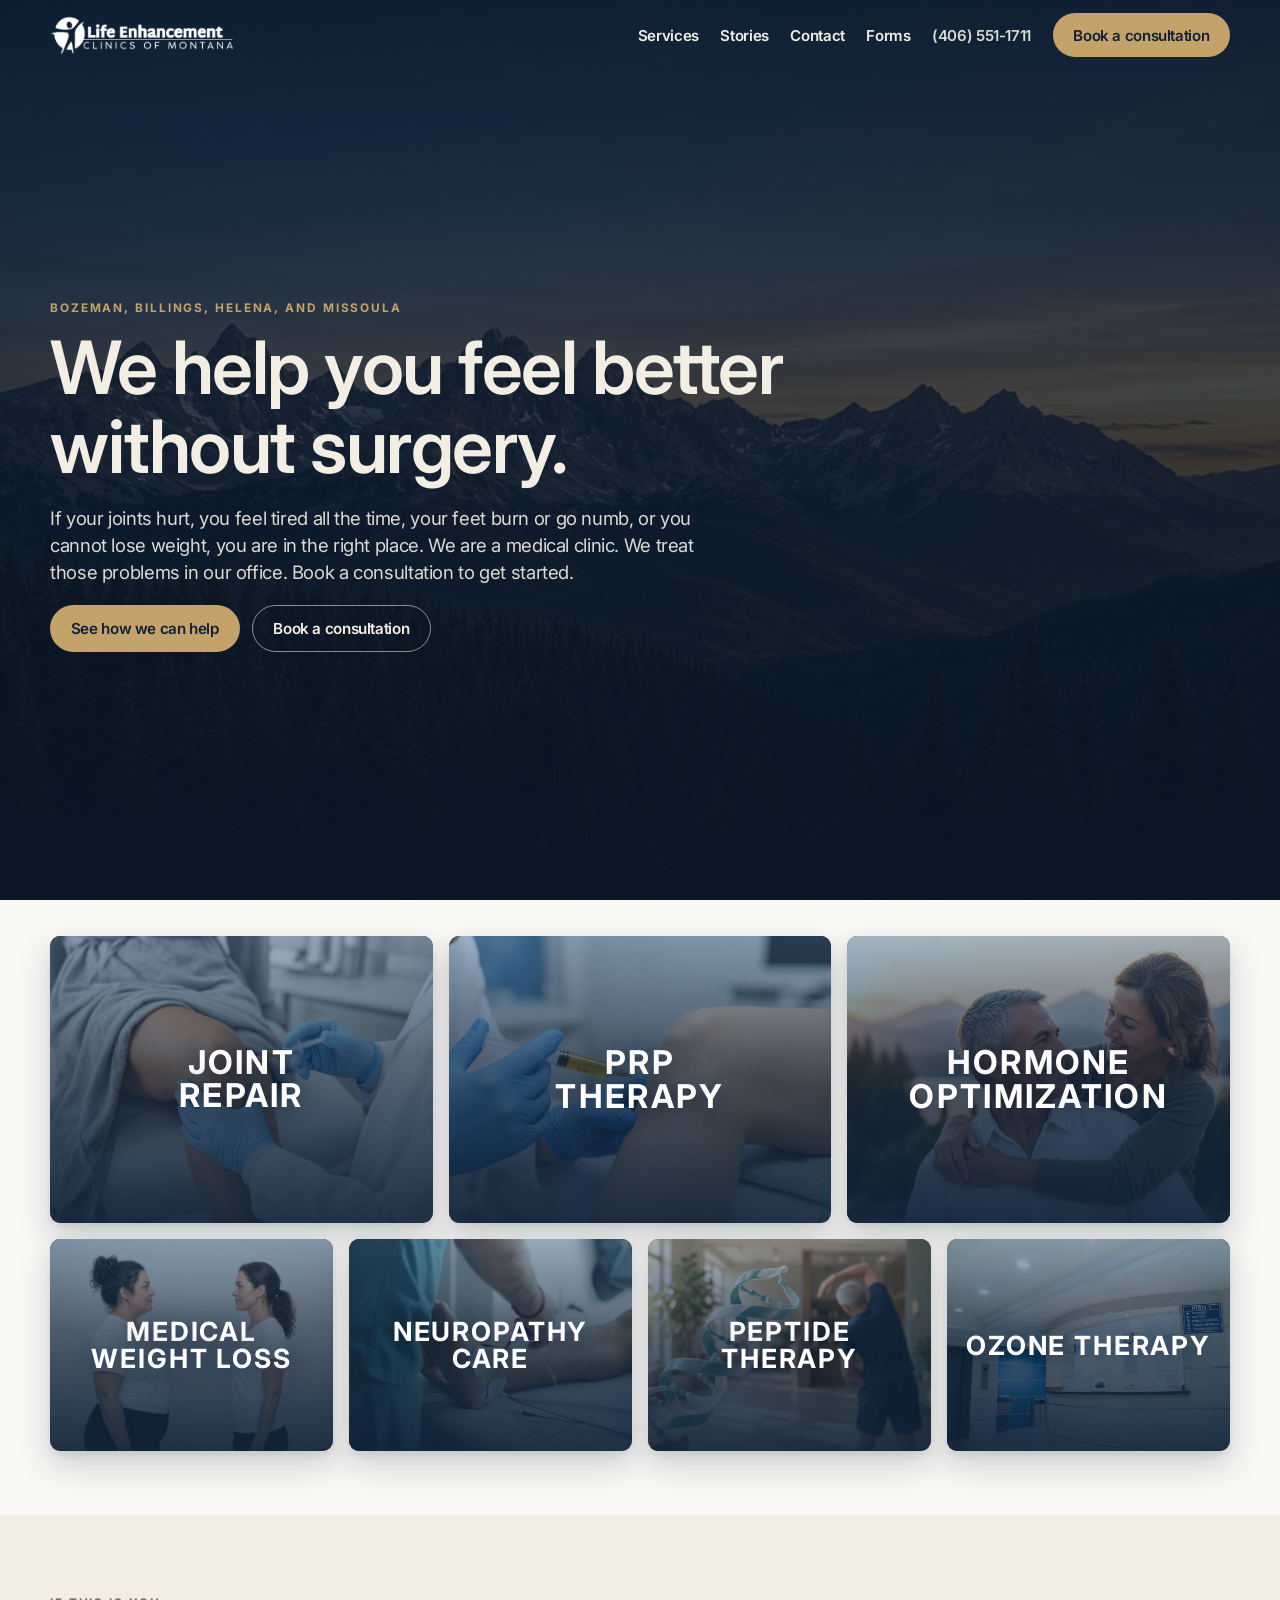
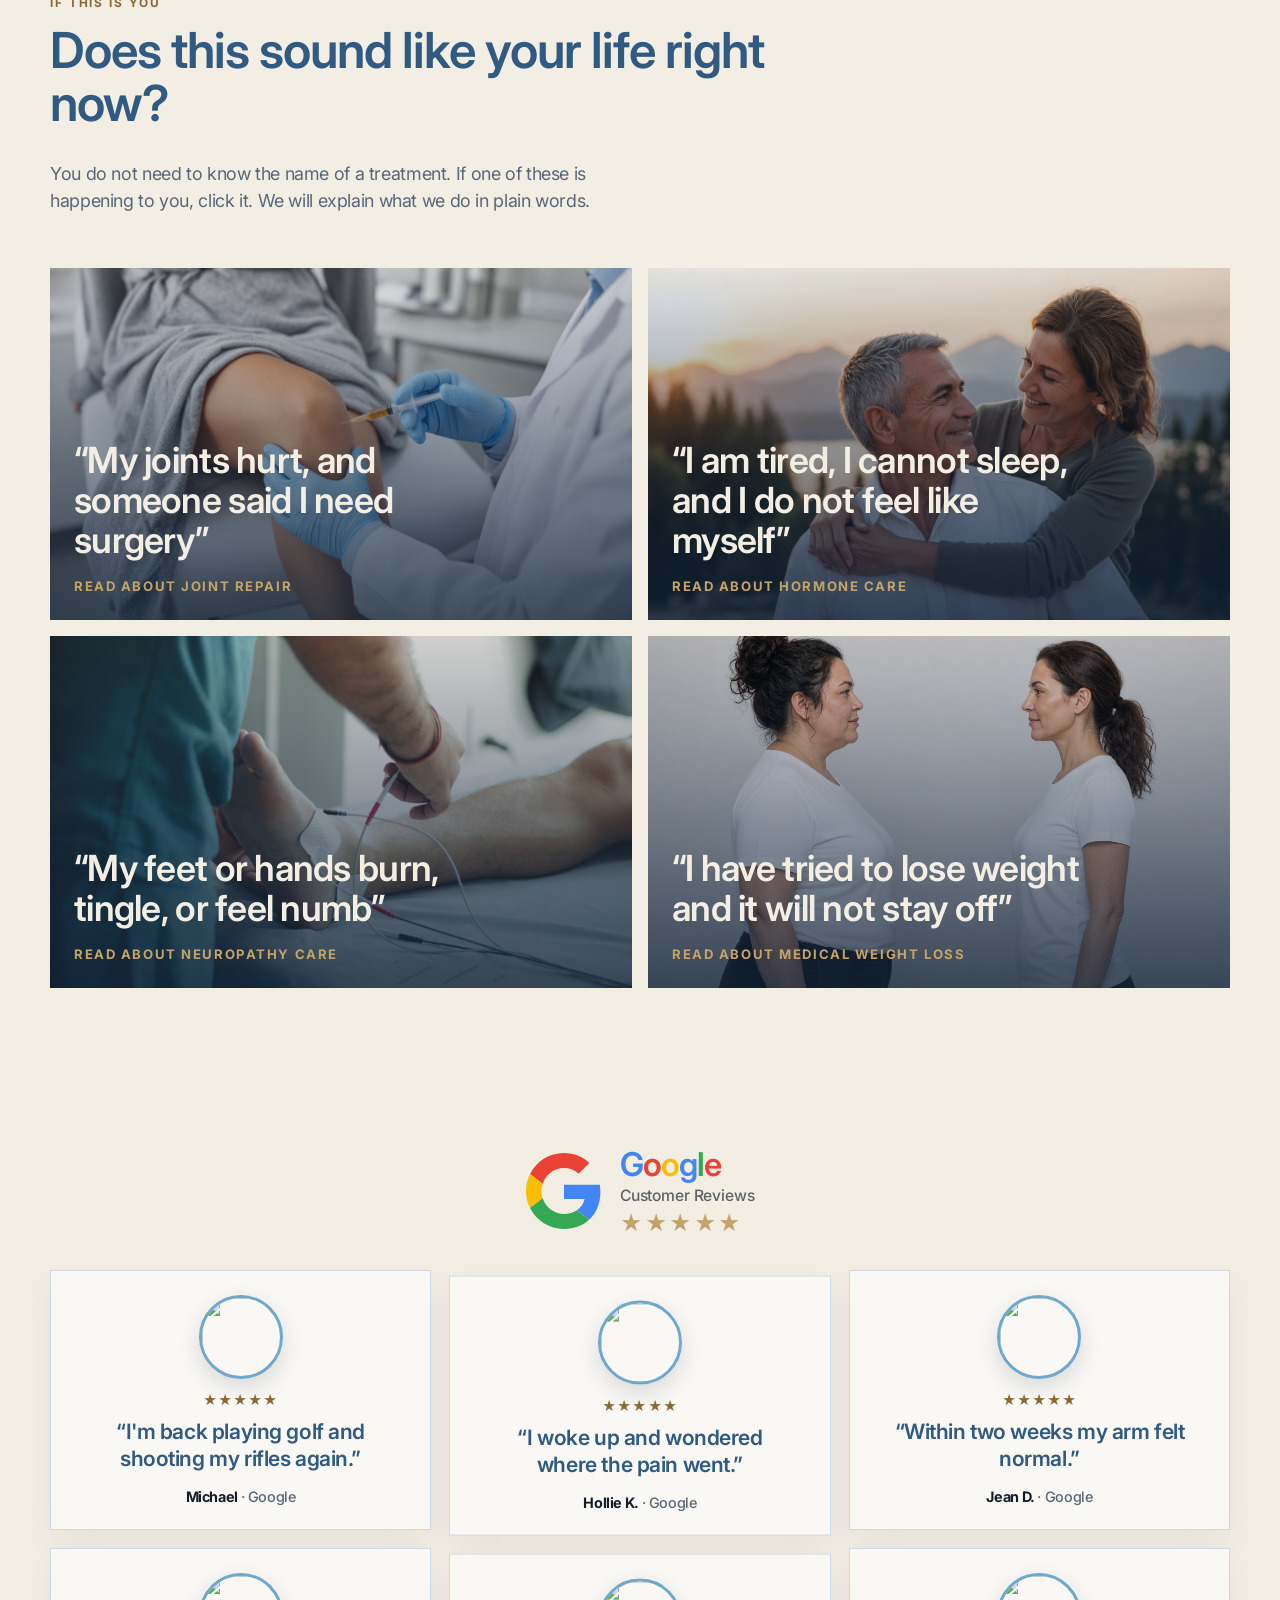
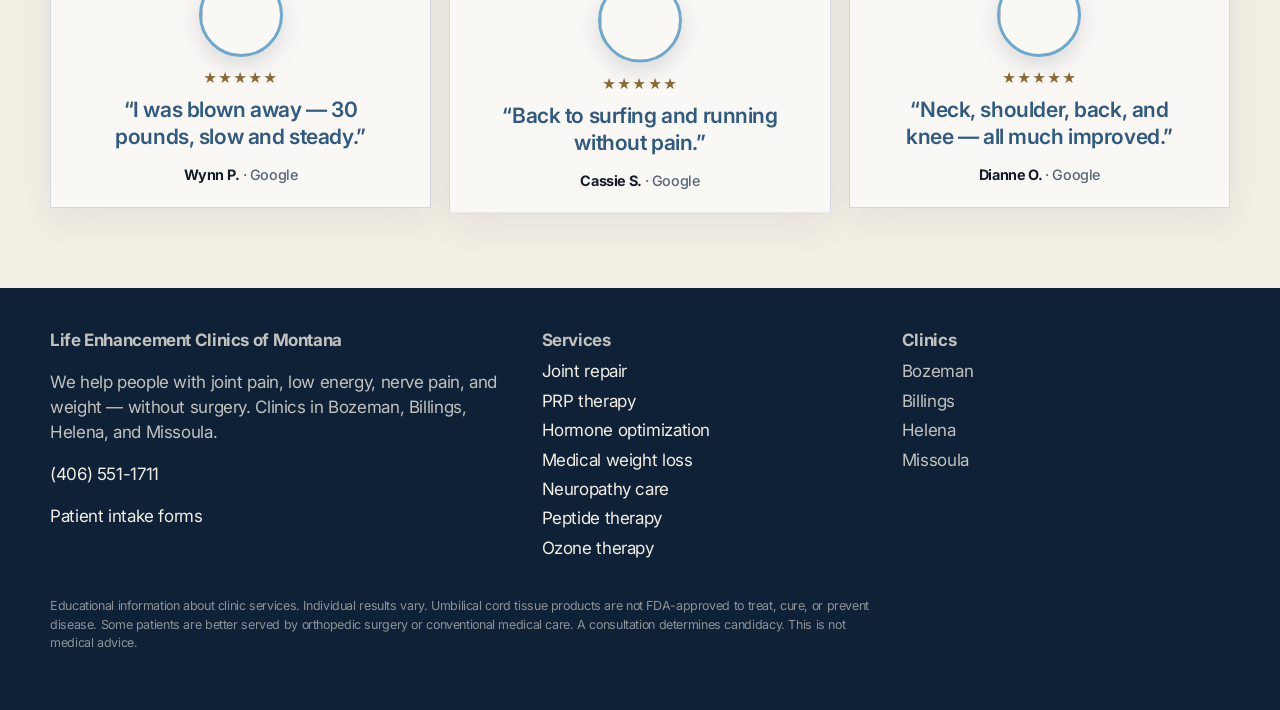
==== index.html @ 56b33d9e "Publish Life Enhancement Clinics marketing site" ====
<!DOCTYPE html>
<html lang="en">
<head>
  <meta charset="utf-8">
  <meta name="viewport" content="width=device-width, initial-scale=1">
  <title>Life Enhancement Clinics of Montana</title>
  <meta name="description" content="We help you feel better without surgery. Joint pain, tiredness, nerve pain, and weight. Clinics in Bozeman, Billings, Helena, and Missoula.">
  <link rel="preconnect" href="https://fonts.googleapis.com">
  <link rel="preconnect" href="https://fonts.gstatic.com" crossorigin>
  <link href="https://fonts.googleapis.com/css2?family=Inter:opsz,wght@14..32,400;14..32,500;14..32,600;14..32,700&display=swap" rel="stylesheet">
  <link rel="stylesheet" href="styles.css?v=6">
</head>
<body>


<header class="site-header">
  <div class="wrap nav">
    <a class="brand" href="/">
      <img class="brand-logo" src="assets/lecm-logo.png?v=3" alt="Life Enhancement Clinics of Montana" width="875" height="186" decoding="async">
    </a>
    <button class="menu-toggle" type="button" aria-expanded="false">Menu</button>
    <ul class="nav-links">
      <li><a href="#services">Services</a></li><li><a href="#stories">Stories</a></li><li><a href="contact.html">Contact</a></li><li><a href="online-forms.html">Forms</a></li>
      <li><a class="nav-phone" href="tel:+14065511711">(406) 551-1711</a></li>
      <li><a class="button solid" href="contact.html">Book a consultation</a></li>
    </ul>
  </div>
</header>

<section class="hero">
  <div class="hero-media">
    <video autoplay muted loop playsinline preload="auto" poster="assets/montana-peaks.jpg" src="assets/hero.mp4"></video>
    <img src="assets/montana-peaks.jpg" alt="Montana peaks at first light">
  </div>
  <div class="hero-scrim"></div>
  <div class="hero-copy">
    <p class="eyebrow">Bozeman, Billings, Helena, and Missoula</p>
    <h1>We help you feel better without surgery.</h1>
    <p class="lede">If your joints hurt, you feel tired all the time, your feet burn or go numb, or you cannot lose weight, you are in the right place. We are a medical clinic. We treat those problems in our office. Book a consultation to get started.</p>
    <div class="actions">
      <a class="button solid" href="#services">See how we can help</a>
      <a class="button ghost" href="contact.html">Book a consultation</a>
    </div>
  </div>
</section>

<section class="services-kick" id="services">
  <div class="wrap">
    <div class="service-grid">
      
<a class="service-card" href="services/joint-repair.html">
  <img src="assets/svc-joint.jpg?v=1" alt="">
  <div class="veil"></div>
  <div class="copy">
    <h3>Joint<br>Repair</h3>
  </div>
</a>
<a class="service-card" href="services/prp.html">
  <img src="assets/svc-prp.jpg?v=1" alt="">
  <div class="veil"></div>
  <div class="copy">
    <h3>PRP<br>Therapy</h3>
  </div>
</a>
<a class="service-card" href="services/hormones.html">
  <img src="assets/svc-hormones.jpg?v=1" alt="">
  <div class="veil"></div>
  <div class="copy">
    <h3>Hormone optimization</h3>
  </div>
</a>
<a class="service-card" href="services/weight-loss.html">
  <img src="assets/svc-weight.jpg?v=2" alt="">
  <div class="veil"></div>
  <div class="copy">
    <h3>Medical weight loss</h3>
  </div>
</a>
<a class="service-card" href="services/neuropathy.html">
  <img src="assets/svc-neuropathy.jpg?v=1" alt="">
  <div class="veil"></div>
  <div class="copy">
    <h3>Neuropathy care</h3>
  </div>
</a>
<a class="service-card" href="services/peptides.html">
  <img src="assets/svc-peptides.jpg?v=3" alt="">
  <div class="veil"></div>
  <div class="copy">
    <h3>Peptide therapy</h3>
  </div>
</a>
<a class="service-card" href="services/ozone.html">
  <img src="assets/svc-ozone.jpg" alt="">
  <div class="veil"></div>
  <div class="copy">
    <h3>Ozone therapy</h3>
  </div>
</a>
    </div>
  </div>
</section>

<section>
  <div class="wrap">
    <div class="section-head">
      <div>
        <p class="eyebrow">If this is you</p>
        <h2>Does this sound like your life right now?</h2>
      </div>
      <p class="lede">You do not need to know the name of a treatment. If one of these is happening to you, click it. We will explain what we do in plain words.</p>
    </div>
    <div class="pain-grid">
      
<a class="pain-card" href="services/joint-repair.html">
  <img src="assets/svc-joint.jpg?v=1" alt="">
  <div class="veil"></div>
  <div class="copy">
    <h3>“My joints hurt, and someone said I need surgery”</h3>
    <span class="go">Read about joint repair</span>
  </div>
</a>
<a class="pain-card" href="services/hormones.html">
  <img src="assets/svc-hormones.jpg?v=1" alt="">
  <div class="veil"></div>
  <div class="copy">
    <h3>“I am tired, I cannot sleep, and I do not feel like myself”</h3>
    <span class="go">Read about hormone care</span>
  </div>
</a>
<a class="pain-card" href="services/neuropathy.html">
  <img src="assets/svc-neuropathy.jpg?v=1" alt="">
  <div class="veil"></div>
  <div class="copy">
    <h3>“My feet or hands burn, tingle, or feel numb”</h3>
    <span class="go">Read about neuropathy care</span>
  </div>
</a>
<a class="pain-card" href="services/weight-loss.html">
  <img src="assets/svc-weight.jpg?v=2" alt="">
  <div class="veil"></div>
  <div class="copy">
    <h3>“I have tried to lose weight and it will not stay off”</h3>
    <span class="go">Read about medical weight loss</span>
  </div>
</a>
    </div>
  </div>
</section>

<section id="stories">
  <div class="wrap">
    <div class="review-brand">
      
<div class="google-reviews-badge" role="img" aria-label="Google Customer Reviews">
  <svg class="google-reviews-badge__mark" viewBox="0 0 48 48" xmlns="http://www.w3.org/2000/svg" aria-hidden="true">
    <path fill="#EA4335" d="M24 9.5c3.54 0 6.71 1.22 9.21 3.6l6.85-6.85C35.9 2.38 30.47 0 24 0 14.62 0 6.51 5.38 2.56 13.22l7.98 6.19C12.43 13.72 17.74 9.5 24 9.5z"/>
    <path fill="#4285F4" d="M46.98 24.55c0-1.57-.15-3.09-.38-4.55H24v9.02h12.94c-.58 2.96-2.26 5.48-4.78 7.18l7.73 6c4.51-4.18 7.09-10.36 7.09-17.65z"/>
    <path fill="#FBBC05" d="M10.53 28.59c-.48-1.45-.76-2.99-.76-4.59s.27-3.14.76-4.59l-7.98-6.19C.92 16.46 0 20.12 0 24c0 3.88.92 7.54 2.56 10.78l7.97-6.19z"/>
    <path fill="#34A853" d="M24 48c6.48 0 11.93-2.13 15.89-5.81l-7.73-6c-2.15 1.45-4.92 2.3-8.16 2.3-6.26 0-11.57-4.22-13.47-9.91l-7.98 6.19C6.51 42.62 14.62 48 24 48z"/>
  </svg>
  <div class="google-reviews-badge__text">
    <p class="google-reviews-badge__wordmark"><span class="g-blue">G</span><span class="g-red">o</span><span class="g-yellow">o</span><span class="g-blue">g</span><span class="g-green">l</span><span class="g-red">e</span></p>
    <p class="google-reviews-badge__label">Customer Reviews</p>
    <p class="google-reviews-badge__stars" aria-hidden="true">★★★★★</p>
  </div>
</div>
    </div>
    <div class="review-spotlight-grid">
      
<article class="review-spotlight">
  <img class="review-face" src="assets/reviews/michael.jpg" alt="">
  <div class="stars stars-lg" aria-label="Five star Google review">★★★★★</div>
  <p class="review-hit">“I'm back playing golf and shooting my rifles again.”</p>
  <p class="review-who">Michael <span>· Google</span></p>
</article>

<article class="review-spotlight">
  <img class="review-face" src="assets/reviews/hollie.jpg" alt="">
  <div class="stars stars-lg" aria-label="Five star Google review">★★★★★</div>
  <p class="review-hit">“I woke up and wondered where the pain went.”</p>
  <p class="review-who">Hollie K. <span>· Google</span></p>
</article>

<article class="review-spotlight">
  <img class="review-face" src="assets/reviews/jean.jpg" alt="">
  <div class="stars stars-lg" aria-label="Five star Google review">★★★★★</div>
  <p class="review-hit">“Within two weeks my arm felt normal.”</p>
  <p class="review-who">Jean D. <span>· Google</span></p>
</article>

<article class="review-spotlight">
  <img class="review-face" src="assets/reviews/wynn.jpg" alt="">
  <div class="stars stars-lg" aria-label="Five star Google review">★★★★★</div>
  <p class="review-hit">“I was blown away — 30 pounds, slow and steady.”</p>
  <p class="review-who">Wynn P. <span>· Google</span></p>
</article>

<article class="review-spotlight">
  <img class="review-face" src="assets/reviews/cassie.jpg" alt="">
  <div class="stars stars-lg" aria-label="Five star Google review">★★★★★</div>
  <p class="review-hit">“Back to surfing and running without pain.”</p>
  <p class="review-who">Cassie S. <span>· Google</span></p>
</article>

<article class="review-spotlight">
  <img class="review-face" src="assets/reviews/dianne.jpg" alt="">
  <div class="stars stars-lg" aria-label="Five star Google review">★★★★★</div>
  <p class="review-hit">“Neck, shoulder, back, and knee — all much improved.”</p>
  <p class="review-who">Dianne O. <span>· Google</span></p>
</article>
    </div>
  </div>
</section>



<footer class="site-footer">
  <div class="wrap footer-grid">
    <div>
      <strong>Life Enhancement Clinics of Montana</strong>
      <p>We help people with joint pain, low energy, nerve pain, and weight — without surgery. Clinics in Bozeman, Billings, Helena, and Missoula.</p>
      <p><a href="tel:+14065511711">(406) 551-1711</a></p>
      <p><a href="online-forms.html">Patient intake forms</a></p>
    </div>
    <div>
      <strong>Services</strong>
      <ul><li><a href="services/joint-repair.html">Joint repair</a></li><li><a href="services/prp.html">PRP therapy</a></li><li><a href="services/hormones.html">Hormone optimization</a></li><li><a href="services/weight-loss.html">Medical weight loss</a></li><li><a href="services/neuropathy.html">Neuropathy care</a></li><li><a href="services/peptides.html">Peptide therapy</a></li><li><a href="services/ozone.html">Ozone therapy</a></li></ul>
    </div>
    <div>
      <strong>Clinics</strong>
      <ul><li>Bozeman</li><li>Billings</li><li>Helena</li><li>Missoula</li></ul>
    </div>
  </div>
  <div class="wrap">
    <p class="legal">Educational information about clinic services. Individual results vary. Umbilical cord tissue products are not FDA-approved to treat, cure, or prevent disease. Some patients are better served by orthopedic surgery or conventional medical care. A consultation determines candidacy. This is not medical advice.</p>
  </div>
</footer>
<script src="site.js?v=2"></script>

</body>
</html>
---- styles.css ----
:root {
  --montana: #305a82;
  --montana-mid: #467498;
  --montana-deep: #0f2137;
  --montana-sky: #6ea8cc;
  --cream: #f3eee4;
  --cream-deep: #e7dfd0;
  --ink: #131c28;
  --gold: #c4a36a;
  --gold-deep: #8a6832;
  --muted: #596778;
  --line: #d0d9e3;
  --white: #faf8f5;
  --shadow: 0 22px 50px rgba(15, 33, 55, 0.18);
  --font-display: "SF Pro Display", "SF Pro Text", -apple-system, BlinkMacSystemFont, "Inter", "Helvetica Neue", Helvetica, Arial, sans-serif;
  --font-text: "SF Pro Text", "SF Pro Display", -apple-system, BlinkMacSystemFont, "Inter", "Helvetica Neue", Helvetica, Arial, sans-serif;
}

* {
  box-sizing: border-box;
}

html {
  scroll-behavior: smooth;
}

body {
  margin: 0;
  color: var(--ink);
  background: var(--cream);
  font-family: var(--font-text);
  font-size: 17px;
  letter-spacing: -0.022em;
  line-height: 1.47;
}

img,
video {
  max-width: 100%;
  display: block;
}

a {
  color: inherit;
}

h1,
h2,
h3,
.serif {
  font-family: var(--font-display);
  font-weight: 600;
  letter-spacing: -0.02em;
  line-height: 1.07;
}

.wrap {
  width: min(1180px, calc(100% - 2.5rem));
  margin: 0 auto;
}

.eyebrow {
  margin: 0 0 0.7rem;
  letter-spacing: 0.16em;
  text-transform: uppercase;
  font-size: 0.74rem;
  font-weight: 700;
  color: var(--gold-deep);
}

.lede {
  max-width: 38rem;
  font-size: 1.12rem;
  color: var(--muted);
}

.fine {
  color: var(--muted);
  font-size: 0.92rem;
}

/* --- Nav --- */

.site-header {
  position: fixed;
  inset: 0 0 auto;
  z-index: 40;
  color: var(--cream);
  transition: background 0.25s ease, box-shadow 0.25s ease, color 0.25s ease;
}

.site-header.is-scrolled {
  background: rgba(15, 33, 55, 0.94);
  box-shadow: 0 8px 28px rgba(0, 0, 0, 0.22);
  backdrop-filter: blur(12px);
}

.nav {
  display: flex;
  align-items: center;
  justify-content: space-between;
  gap: 1.25rem;
  min-height: 4.4rem;
}

.brand {
  display: flex;
  align-items: center;
  flex-shrink: 0;
  text-decoration: none;
  line-height: 1;
}

.brand-logo {
  display: block;
  height: 2.45rem;
  width: auto;
  max-width: min(17.5rem, 46vw);
}

.nav-links {
  display: flex;
  align-items: center;
  gap: 1.35rem;
  list-style: none;
  margin: 0;
  padding: 0;
}

.nav-links a {
  text-decoration: none;
  font-size: 0.94rem;
  font-weight: 600;
}

.nav-links a:hover {
  color: var(--gold);
}

.nav-phone {
  opacity: 0.9;
}

.menu-toggle {
  display: none;
  background: none;
  border: 1px solid rgba(243, 238, 228, 0.4);
  color: inherit;
  border-radius: 999px;
  padding: 0.45rem 0.8rem;
  font: 600 0.82rem/1 var(--font-text);
}

/* --- Buttons --- */

.actions {
  display: flex;
  flex-wrap: wrap;
  gap: 0.75rem;
}

.button {
  display: inline-flex;
  align-items: center;
  justify-content: center;
  border: 0;
  border-radius: 999px;
  padding: 0.92rem 1.3rem;
  font: 600 0.95rem/1 var(--font-text);
  text-decoration: none;
  cursor: pointer;
}

.button.solid {
  background: var(--gold);
  color: var(--montana-deep);
}

.button.light {
  background: var(--cream);
  color: var(--montana-deep);
}

.button.ghost {
  background: transparent;
  color: var(--cream);
  border: 1px solid rgba(243, 238, 228, 0.55);
}

.button.outline {
  background: transparent;
  color: var(--montana);
  border: 1px solid var(--line);
}

.button:hover {
  transform: translateY(-1px);
}

/* --- Hero --- */

.hero {
  position: relative;
  min-height: 100vh;
  display: grid;
  align-items: end;
  color: var(--cream);
  overflow: hidden;
  background: var(--montana-deep);
  padding: 0;
}

.hero:not(.page-hero) {
  align-items: center;
  padding-top: 2.25rem;
}

.hero-media {
  position: absolute;
  inset: 0;
}

.hero-media video,
.hero-media img {
  width: 100%;
  height: 100%;
  object-fit: cover;
}

.hero-media video {
  position: absolute;
  inset: 0;
}

.hero:has(video) .hero-media img {
  display: none;
}

.hero-scrim {
  position: absolute;
  inset: 0;
  background:
    linear-gradient(180deg, rgba(15, 33, 55, 0.62) 0%, rgba(15, 33, 55, 0.55) 42%, rgba(15, 33, 55, 0.88) 100%),
    rgba(10, 22, 38, 0.28);
}

.hero:has(video) .hero-scrim {
  background:
    linear-gradient(180deg, rgba(10, 22, 38, 0.7) 0%, rgba(10, 22, 38, 0.62) 38%, rgba(10, 22, 38, 0.92) 100%),
    rgba(15, 33, 55, 0.35);
}

.hero-copy {
  position: relative;
  z-index: 1;
  padding: 7.5rem 0 4rem;
  width: min(1180px, calc(100% - 2.5rem));
  margin: 0 auto;
}

.hero:not(.page-hero) .hero-copy {
  padding: 5rem 0 4rem;
}

.hero h1 {
  max-width: 16ch;
  margin: 0 0 1rem;
  font-size: clamp(2.6rem, 6vw, 4.6rem);
  color: var(--cream);
}

.hero .lede {
  max-width: 42rem;
  color: rgba(243, 238, 228, 0.9);
  font-size: 1.16rem;
}

.hero .eyebrow {
  color: var(--gold);
}

.hero-note {
  margin: 1rem 0 0;
  font-size: 0.88rem;
  color: rgba(243, 238, 228, 0.62);
}

.page-hero {
  min-height: 72vh;
}

.page-hero h1 {
  max-width: 22ch;
  font-size: clamp(2.4rem, 5.4vw, 4.1rem);
}

/* --- Proof --- */

.proof {
  background: var(--montana);
  color: var(--cream);
  padding: 1.15rem 0;
}

.proof-row {
  display: grid;
  grid-template-columns: repeat(4, 1fr);
  gap: 1rem;
}

.proof-item strong {
  display: block;
  font-family: var(--font-display);
  font-size: 1.2rem;
  font-weight: 600;
  letter-spacing: -0.02em;
}

.proof-item span {
  font-size: 0.86rem;
  color: rgba(243, 238, 228, 0.72);
}

/* --- Sections --- */

section {
  padding: 5rem 0;
}

.section-head {
  display: grid;
  gap: 0.85rem;
  margin-bottom: 2.25rem;
  max-width: 46rem;
}

.section-head h2,
.dark h2,
.cta-band h2 {
  margin: 0;
  font-size: clamp(2rem, 4vw, 3.1rem);
  color: var(--montana);
}

.dark {
  background: var(--montana-deep);
  color: var(--cream);
}

.services-kick {
  background: var(--white);
  color: var(--ink);
  padding-top: 2.25rem;
  padding-bottom: 4rem;
}

.dark h2,
.cta-band h2 {
  color: var(--cream);
}

.dark .eyebrow,
.cta-band .eyebrow {
  color: var(--gold);
}

.dark .lede,
.cta-band .lede {
  color: rgba(243, 238, 228, 0.78);
}

/* --- Pain doors --- */

.pain-grid {
  display: grid;
  grid-template-columns: repeat(2, 1fr);
  gap: 1rem;
}

.pain-card {
  position: relative;
  min-height: 22rem;
  overflow: hidden;
  text-decoration: none;
  color: var(--cream);
}

.pain-card img {
  width: 100%;
  height: 100%;
  object-fit: cover;
  position: absolute;
  inset: 0;
  transition: transform 0.6s ease;
}

.pain-card:hover img {
  transform: scale(1.05);
}

.pain-card .veil {
  position: absolute;
  inset: 0;
  background: linear-gradient(180deg, rgba(15, 33, 55, 0.1), rgba(15, 33, 55, 0.78));
}

.pain-card .copy {
  position: relative;
  z-index: 1;
  height: 100%;
  min-height: 22rem;
  display: flex;
  flex-direction: column;
  justify-content: flex-end;
  padding: 1.5rem;
}

.pain-card h3 {
  margin: 0;
  font-size: clamp(1.65rem, 3.1vw, 2.25rem);
  max-width: 18ch;
  line-height: 1.12;
}

.pain-card .go {
  margin-top: 1rem;
  font-size: 0.82rem;
  font-weight: 700;
  letter-spacing: 0.12em;
  text-transform: uppercase;
  color: var(--gold);
}

/* --- Service gallery --- */

.service-grid {
  display: grid;
  grid-template-columns: repeat(12, 1fr);
  gap: 1rem;
}

.service-card:nth-child(-n + 3) {
  grid-column: span 4;
}

.service-card:nth-child(n + 4) {
  grid-column: span 3;
}

.service-card {
  position: relative;
  display: block;
  aspect-ratio: 4 / 3;
  overflow: hidden;
  border-radius: 0.65rem;
  text-decoration: none;
  color: #fff;
  background: var(--montana-deep);
  box-shadow:
    0 4px 6px rgba(15, 33, 55, 0.06),
    0 14px 32px rgba(15, 33, 55, 0.2);
  transition: box-shadow 0.35s ease, transform 0.35s ease;
}

.service-card:hover {
  box-shadow:
    0 6px 10px rgba(15, 33, 55, 0.08),
    0 20px 40px rgba(15, 33, 55, 0.26);
  transform: translateY(-2px);
}

.service-card img {
  width: 100%;
  height: 100%;
  object-fit: cover;
  object-position: center;
  position: absolute;
  inset: 0;
  filter: saturate(1.05) contrast(1.02);
  transition: transform 0.7s ease, filter 0.7s ease;
}

.service-card:hover img {
  transform: scale(1.04);
  filter: saturate(1.12) contrast(1.04) brightness(1.03);
}

.service-card .veil {
  position: absolute;
  inset: 0;
  background:
    linear-gradient(
      180deg,
      rgba(48, 90, 130, 0.28) 0%,
      rgba(15, 33, 55, 0.58) 42%,
      rgba(15, 33, 55, 0.9) 100%
    ),
    rgba(48, 90, 130, 0.22);
}

.service-card .copy {
  position: relative;
  z-index: 1;
  height: 100%;
  display: flex;
  flex-direction: column;
  align-items: center;
  justify-content: center;
  padding: 1.25rem 1.15rem;
  text-align: center;
}

.service-card .who {
  margin: 0 0 0.2rem;
  font-size: 0.7rem;
  font-weight: 700;
  letter-spacing: 0.1em;
  text-transform: uppercase;
  color: var(--gold);
}

.service-card:nth-child(-n + 3) h3 {
  font-size: clamp(1.5rem, 3.1vw, 2.05rem);
}

.service-card:nth-child(n + 4) h3 {
  font-size: clamp(1.2rem, 2.5vw, 1.65rem);
}

.service-card h3 {
  margin: 0;
  font-weight: 700;
  letter-spacing: 0.07em;
  line-height: 1.02;
  text-transform: uppercase;
  color: #fff;
  text-shadow: 0 2px 24px rgba(15, 33, 55, 0.75);
}

/* --- Reviews --- */

.review-brand {
  display: flex;
  justify-content: center;
  margin-bottom: 2.25rem;
}

.google-reviews-badge {
  display: flex;
  align-items: center;
  gap: 1.15rem;
}

.google-reviews-badge__mark {
  width: 4.75rem;
  height: 4.75rem;
  flex-shrink: 0;
}

.google-reviews-badge__text {
  display: grid;
  gap: 0.2rem;
}

.google-reviews-badge__wordmark {
  margin: 0;
  font-family: var(--font-display);
  font-size: clamp(1.65rem, 3.4vw, 2.05rem);
  font-weight: 600;
  letter-spacing: -0.03em;
  line-height: 1;
}

.google-reviews-badge__wordmark .g-blue {
  color: #4285f4;
}

.google-reviews-badge__wordmark .g-red {
  color: #ea4335;
}

.google-reviews-badge__wordmark .g-yellow {
  color: #fbbc05;
}

.google-reviews-badge__wordmark .g-green {
  color: #34a853;
}

.google-reviews-badge__label {
  margin: 0;
  font-size: 0.98rem;
  font-weight: 500;
  letter-spacing: -0.01em;
  color: #5f6368;
}

.google-reviews-badge__stars {
  margin: 0.15rem 0 0;
  color: var(--gold);
  font-size: 1.35rem;
  letter-spacing: 0.12em;
  line-height: 1;
}

.review-spotlight-grid {
  display: grid;
  grid-template-columns: repeat(3, 1fr);
  gap: 1.15rem;
}

.review-spotlight {
  display: flex;
  flex-direction: column;
  align-items: center;
  text-align: center;
  background: var(--white);
  border: 1px solid var(--line);
  padding: 1.5rem 1.25rem 1.35rem;
  box-shadow: 0 12px 32px rgba(15, 33, 55, 0.06);
}

.review-spotlight:nth-child(3n + 2) {
  transform: translateY(0.35rem);
}

.review-face {
  width: 5.25rem;
  height: 5.25rem;
  margin: 0 0 0.9rem;
  border-radius: 50%;
  object-fit: cover;
  object-position: center top;
  border: 3px solid var(--montana-sky);
  box-shadow: 0 8px 22px rgba(15, 33, 55, 0.14);
  image-rendering: auto;
}

.stars-lg {
  margin-bottom: 0.55rem;
  color: var(--gold);
  letter-spacing: 0.14em;
  font-size: 1.45rem;
  font-weight: 700;
  line-height: 1;
  text-shadow: 0 1px 0 rgba(255, 255, 255, 0.5);
}

.review-hit {
  margin: 0 0 0.85rem;
  max-width: 22ch;
  font-family: var(--font-display);
  font-size: clamp(1.08rem, 2.1vw, 1.32rem);
  font-weight: 600;
  letter-spacing: -0.02em;
  line-height: 1.28;
  color: var(--montana);
}

.review-who {
  margin: 0;
  font-size: 0.9rem;
  font-weight: 700;
  color: var(--ink);
}

.review-who span {
  font-weight: 500;
  color: var(--muted);
}

.review-spotlight-grid--full {
  grid-template-columns: 1fr;
  gap: 1.35rem;
  max-width: 40rem;
  margin-inline: auto;
}

.review-spotlight--full {
  align-items: flex-start;
  text-align: left;
  padding: 1.65rem 1.5rem 1.45rem;
}

.review-spotlight-grid--full .review-spotlight:nth-child(3n + 2) {
  transform: none;
}

.review-spotlight--full .review-face {
  align-self: center;
  margin-inline: auto;
}

.review-spotlight--full .stars-lg {
  align-self: center;
}

.review-full {
  margin: 0 0 0.85rem;
  width: 100%;
  max-width: none;
  font-family: var(--font-body);
  font-size: 1.02rem;
  font-weight: 400;
  letter-spacing: 0;
  line-height: 1.58;
  color: var(--ink);
}

.review-grid {
  display: grid;
  grid-template-columns: repeat(2, 1fr);
  gap: 1rem;
}

.review-grid .review:first-child {
  grid-column: 1 / -1;
}

.review {
  background: var(--white);
  border: 1px solid var(--line);
  padding: 1.4rem 1.35rem 1.25rem;
}

.stars {
  color: var(--gold-deep);
  letter-spacing: 0.08em;
  font-size: 0.85rem;
  margin-bottom: 0.7rem;
}

.review blockquote {
  margin: 0 0 1.1rem;
  font-family: var(--font-display);
  font-size: 1.12rem;
  font-weight: 400;
  letter-spacing: -0.02em;
  line-height: 1.4;
  color: var(--ink);
}

.review footer {
  background: none;
  padding: 0;
  color: var(--muted);
  font-size: 0.86rem;
}

.review footer strong {
  display: block;
  color: var(--montana);
  font-size: 0.95rem;
}

/* --- Split / steps --- */

.split {
  display: grid;
  grid-template-columns: 1.05fr 0.95fr;
  gap: 2.5rem;
  align-items: center;
}

.figure {
  margin: 0;
  overflow: hidden;
  background: var(--montana-deep);
}

.figure img {
  width: 100%;
  aspect-ratio: 4 / 3;
  object-fit: cover;
}

.figure.portrait img {
  aspect-ratio: 4 / 5;
}

.steps {
  display: grid;
  gap: 1.15rem;
  margin: 1.5rem 0 0;
  padding: 0;
  list-style: none;
  counter-reset: step;
}

.steps li {
  counter-increment: step;
  padding-left: 3rem;
  position: relative;
}

.steps li::before {
  content: counter(step, decimal-leading-zero);
  position: absolute;
  left: 0;
  top: 0.1rem;
  font-family: var(--font-display);
  color: var(--gold-deep);
  font-size: 0.95rem;
  font-weight: 600;
}

.steps strong {
  display: block;
  font-size: 1.05rem;
}

.chip-row {
  display: grid;
  gap: 0.75rem;
  margin: 1.1rem 0 0;
  padding: 0;
  list-style: none;
}

.chip-row li {
  padding: 0 0 0.75rem 0.95rem;
  border-bottom: 1px solid var(--line);
  border-left: 2px solid var(--gold);
  font-size: 1rem;
}

/* --- Locations --- */

.loc-grid {
  display: grid;
  grid-template-columns: repeat(4, 1fr);
  gap: 1rem;
}

.loc-card {
  background: rgba(255, 252, 247, 0.06);
  border: 1px solid rgba(196, 163, 106, 0.28);
  padding: 1.2rem;
}

.loc-card h3 {
  margin: 0 0 0.3rem;
  color: var(--cream);
}

.loc-card p {
  margin: 0;
  color: rgba(243, 238, 228, 0.72);
  font-size: 0.92rem;
}

/* --- Service body --- */

.story-block + .story-block {
  border-top: 1px solid var(--line);
}

.expect-grid {
  display: grid;
  grid-template-columns: repeat(3, 1fr);
  gap: 1rem;
}

.expect-card {
  background: var(--white);
  border: 1px solid var(--line);
  padding: 1.25rem;
}

.expect-card h3 {
  margin: 0 0 0.4rem;
  font-size: 1.35rem;
  color: var(--montana);
}

.more-services {
  display: grid;
  grid-template-columns: repeat(3, 1fr);
  gap: 1rem;
}

.more-card {
  text-decoration: none;
  color: inherit;
}

.more-card img {
  width: 100%;
  aspect-ratio: 16 / 10;
  object-fit: cover;
}

.more-card h3 {
  margin: 0.7rem 0 0.2rem;
  font-size: 1.25rem;
  color: var(--montana);
}

/* --- Contact --- */

.contact-hero {
  display: grid;
  grid-template-columns: minmax(0, 1.05fr) minmax(0, 0.95fr);
  min-height: min(88vh, 52rem);
  color: var(--cream);
  background: var(--montana-deep);
}

.contact-hero-copy {
  display: flex;
  flex-direction: column;
  justify-content: center;
  padding: 6.5rem min(4vw, 3rem) 3.5rem;
  max-width: 36rem;
  margin: 0 auto 0 max(0px, calc((100vw - 1180px) / 2));
}

.contact-hero-copy h1 {
  margin: 0 0 1rem;
  font-size: clamp(2.5rem, 5vw, 4rem);
  color: var(--cream);
  max-width: 14ch;
}

.contact-hero-copy .lede {
  color: rgba(243, 238, 228, 0.88);
  margin-bottom: 1.35rem;
}

.contact-hero-copy .eyebrow {
  color: var(--gold);
}

.contact-hero-media {
  position: relative;
  min-height: 18rem;
  overflow: hidden;
}

.contact-hero-media img {
  width: 100%;
  height: 100%;
  object-fit: cover;
}

.contact-hero-media::after {
  content: "";
  position: absolute;
  inset: 0;
  background: linear-gradient(90deg, var(--montana-deep) 0%, transparent 42%);
  pointer-events: none;
}

.contact-hero-badge {
  position: absolute;
  left: 1.5rem;
  bottom: 1.5rem;
  z-index: 1;
  padding: 1rem 1.15rem;
  border-radius: 1rem;
  background: rgba(15, 33, 55, 0.88);
  border: 1px solid rgba(196, 163, 106, 0.35);
  box-shadow: var(--shadow);
  backdrop-filter: blur(10px);
}

.contact-hero-badge .google-reviews-badge__label {
  color: rgba(243, 238, 228, 0.82);
}

.contact-main {
  padding: 4rem 0 5rem;
  background:
    radial-gradient(1200px 420px at 10% -10%, rgba(110, 168, 204, 0.14), transparent 55%),
    var(--cream);
}

.contact-grid {
  display: grid;
  grid-template-columns: minmax(0, 1.25fr) minmax(280px, 0.75fr);
  gap: clamp(1.5rem, 3vw, 2.5rem);
  align-items: start;
}

.contact-form-card {
  background: var(--white);
  border-radius: 1.25rem;
  box-shadow: var(--shadow);
  border: 1px solid rgba(48, 90, 130, 0.12);
  overflow: hidden;
}

.contact-form-head {
  padding: 1.75rem 1.75rem 0.5rem;
  border-bottom: 1px solid var(--line);
  background: linear-gradient(180deg, rgba(243, 238, 228, 0.55) 0%, var(--white) 100%);
}

.contact-form-head h2 {
  margin: 0 0 0.45rem;
  font-size: clamp(1.65rem, 3vw, 2.15rem);
  color: var(--montana);
}

.contact-form-embed {
  min-height: 780px;
  height: 780px;
  background: var(--white);
}

.contact-form-embed iframe {
  display: block;
  min-height: 780px;
}

.contact-aside {
  display: grid;
  gap: 1.15rem;
  position: sticky;
  top: 5.5rem;
}

.contact-callout {
  padding: 1.45rem 1.35rem;
  border-radius: 1rem;
  background: linear-gradient(145deg, var(--montana) 0%, var(--montana-deep) 100%);
  color: var(--cream);
  box-shadow: var(--shadow);
}

.contact-callout .eyebrow {
  color: var(--gold);
  margin-bottom: 0.35rem;
}

.contact-phone {
  margin: 0 0 0.35rem;
  font-family: var(--font-display);
  font-size: clamp(1.65rem, 4vw, 2rem);
  font-weight: 600;
  letter-spacing: -0.02em;
}

.contact-phone a {
  color: var(--cream);
  text-decoration: none;
}

.contact-phone a:hover {
  color: var(--gold);
}

.contact-callout .fine {
  color: rgba(243, 238, 228, 0.72);
  margin: 0;
}

.contact-panel {
  padding: 1.35rem 1.25rem;
  border-radius: 1rem;
  background: var(--white);
  border: 1px solid var(--line);
}

.contact-steps {
  margin: 0.65rem 0 0;
  padding: 0;
  list-style: none;
  counter-reset: contact-step;
  display: grid;
  gap: 1rem;
}

.contact-steps li {
  counter-increment: contact-step;
  padding-left: 2.6rem;
  position: relative;
}

.contact-steps li::before {
  content: counter(contact-step);
  position: absolute;
  left: 0;
  top: 0.05rem;
  width: 1.85rem;
  height: 1.85rem;
  border-radius: 999px;
  display: grid;
  place-items: center;
  font-weight: 700;
  font-size: 0.82rem;
  color: var(--montana-deep);
  background: var(--gold);
}

.contact-steps strong {
  display: block;
  font-size: 1.02rem;
  color: var(--montana);
}

.contact-steps span {
  display: block;
  margin-top: 0.2rem;
  font-size: 0.92rem;
  color: var(--muted);
}

.contact-trust {
  padding: 1.25rem 1.15rem;
  border-radius: 1rem;
  background: var(--white);
  border: 1px solid var(--line);
  border-left: 4px solid var(--gold);
}

.contact-trust .review-hit {
  margin: 0.65rem 0 0.45rem;
  font-family: var(--font-display);
  font-size: 1.12rem;
  line-height: 1.35;
  color: var(--montana);
}

.contact-trust .review-who {
  margin: 0;
  font-size: 0.88rem;
  color: var(--muted);
}

.contact-trust .review-who span {
  color: var(--gold-deep);
}

.contact-locations {
  padding: 5rem 0;
}

/* --- Online intake forms --- */

.intake-hero .hero-copy {
  max-width: 40rem;
}

.intake-hero-link {
  color: var(--gold);
  font-weight: 600;
  text-decoration: underline;
  text-underline-offset: 0.18em;
}

.intake-hero-link:hover {
  color: var(--cream);
}

.intake-section {
  padding: 4.5rem 0 5rem;
  background: var(--white);
}

.intake-head {
  text-align: center;
  margin-left: auto;
  margin-right: auto;
}

.intake-head .lede {
  margin-left: auto;
  margin-right: auto;
}

.intake-grid {
  display: flex;
  flex-direction: row;
  flex-wrap: nowrap;
  align-items: stretch;
  justify-content: center;
  gap: clamp(1rem, 2.5vw, 1.5rem);
  width: min(56rem, 100%);
  margin: 2.5rem auto 0;
}

.intake-card {
  position: relative;
  display: block;
  flex: 1 1 0;
  min-width: 0;
  width: 50%;
  aspect-ratio: 3 / 4;
  min-height: 20rem;
  overflow: hidden;
  border-radius: 1.15rem;
  box-shadow: var(--shadow);
  text-decoration: none;
  color: var(--cream);
  transition: transform 0.35s ease, box-shadow 0.35s ease;
}

.intake-card:hover {
  transform: translateY(-3px);
  box-shadow: 0 28px 56px rgba(15, 33, 55, 0.24);
}

.intake-card img {
  position: absolute;
  inset: 0;
  width: 100%;
  height: 100%;
  object-fit: cover;
  object-position: center top;
  transition: transform 0.65s ease;
}

.intake-card:hover img {
  transform: scale(1.05);
}

.intake-card .veil {
  position: absolute;
  inset: 0;
  background: linear-gradient(180deg, rgba(15, 33, 55, 0.08) 0%, rgba(15, 33, 55, 0.82) 100%);
}

.intake-card .copy {
  position: relative;
  z-index: 1;
  height: 100%;
  display: flex;
  flex-direction: column;
  justify-content: flex-end;
  align-items: center;
  text-align: center;
  padding: 1.5rem 1.25rem 1.65rem;
}

.intake-card .eyebrow {
  color: var(--gold);
  margin-bottom: 0.45rem;
}

.intake-card h2 {
  margin: 0;
  font-size: clamp(2rem, 4.5vw, 2.75rem);
  text-transform: uppercase;
  letter-spacing: 0.08em;
  color: var(--cream);
}

.intake-card .go {
  margin-top: 1rem;
  font-size: 0.82rem;
  font-weight: 700;
  letter-spacing: 0.12em;
  text-transform: uppercase;
  color: var(--gold);
}

.intake-foot {
  justify-content: center;
  margin-top: 2.75rem;
}

.intake-foot .button.ghost {
  color: var(--montana);
  border-color: var(--montana-mid);
}

/* --- CTA / footer --- */

.cta-band {
  background: var(--montana);
  color: var(--cream);
  padding: 5rem 0;
}

.cta-band .lede {
  margin-bottom: 1.4rem;
}

footer.site-footer {
  background: var(--montana-deep);
  color: rgba(243, 238, 228, 0.78);
  padding: 2.5rem 0 2.8rem;
}

.footer-grid {
  display: grid;
  grid-template-columns: 1.4fr 1fr 1fr;
  gap: 2rem;
}

.site-footer a {
  color: var(--cream);
  text-decoration: none;
}

.site-footer a:hover {
  color: var(--gold);
}

.site-footer ul {
  list-style: none;
  margin: 0.4rem 0 0;
  padding: 0;
}

.site-footer li {
  margin: 0.28rem 0;
}

.legal {
  margin-top: 2rem;
  font-size: 0.78rem;
  color: rgba(243, 238, 228, 0.55);
  max-width: 52rem;
}

@media (max-width: 960px) {
  .review-spotlight-grid {
    grid-template-columns: repeat(2, 1fr);
  }

  .review-spotlight:nth-child(3n + 2) {
    transform: none;
  }

  .proof-row,
  .review-grid,
  .loc-grid,
  .expect-grid,
  .more-services,
  .split,
  .footer-grid {
    grid-template-columns: 1fr 1fr;
  }

  .service-grid {
    grid-template-columns: repeat(12, 1fr);
  }

  .service-card:nth-child(-n + 3) {
    grid-column: span 4;
  }

  .service-card:nth-child(n + 4) {
    grid-column: span 3;
  }
}

@media (max-width: 760px) {
  .menu-toggle {
    display: block;
  }

  .nav-links {
    display: none;
    position: absolute;
    left: 0;
    right: 0;
    top: 4.4rem;
    background: rgba(15, 33, 55, 0.97);
    flex-direction: column;
    align-items: flex-start;
    padding: 1rem 1.25rem 1.4rem;
    gap: 0.9rem;
  }

  .nav-links.is-open {
    display: flex;
  }

  .contact-hero {
    grid-template-columns: 1fr;
    min-height: 0;
  }

  .contact-hero-copy {
    margin: 0 auto;
    padding: 6rem 0 2rem;
    width: min(1180px, calc(100% - 2.5rem));
    max-width: none;
  }

  .contact-hero-media {
    min-height: 16rem;
    max-height: 22rem;
  }

  .contact-hero-media::after {
    background: linear-gradient(180deg, var(--montana-deep) 0%, transparent 38%);
  }

  .contact-grid {
    grid-template-columns: 1fr;
  }

  .contact-aside {
    position: static;
  }

  .pain-grid,
  .proof-row,
  .review-spotlight-grid,
  .review-grid,
  .loc-grid,
  .expect-grid,
  .more-services,
  .split,
  .footer-grid {
    grid-template-columns: 1fr;
  }

  .hero {
    min-height: 92vh;
  }

  .hero h1 {
    font-size: clamp(2.4rem, 12vw, 3.4rem);
  }

  .pain-card,
  .pain-card .copy {
    min-height: 20rem;
  }

  .service-card,
  .service-card .copy {
    min-height: 0;
  }

  .service-grid {
    grid-template-columns: 1fr;
  }

  .service-card:nth-child(-n + 3),
  .service-card:nth-child(n + 4) {
    grid-column: span 1;
  }
}

@media (max-width: 520px) {
  .intake-grid {
    flex-direction: column;
    max-width: 22rem;
  }

  .intake-card {
    width: 100%;
    flex: 1 1 auto;
  }
}
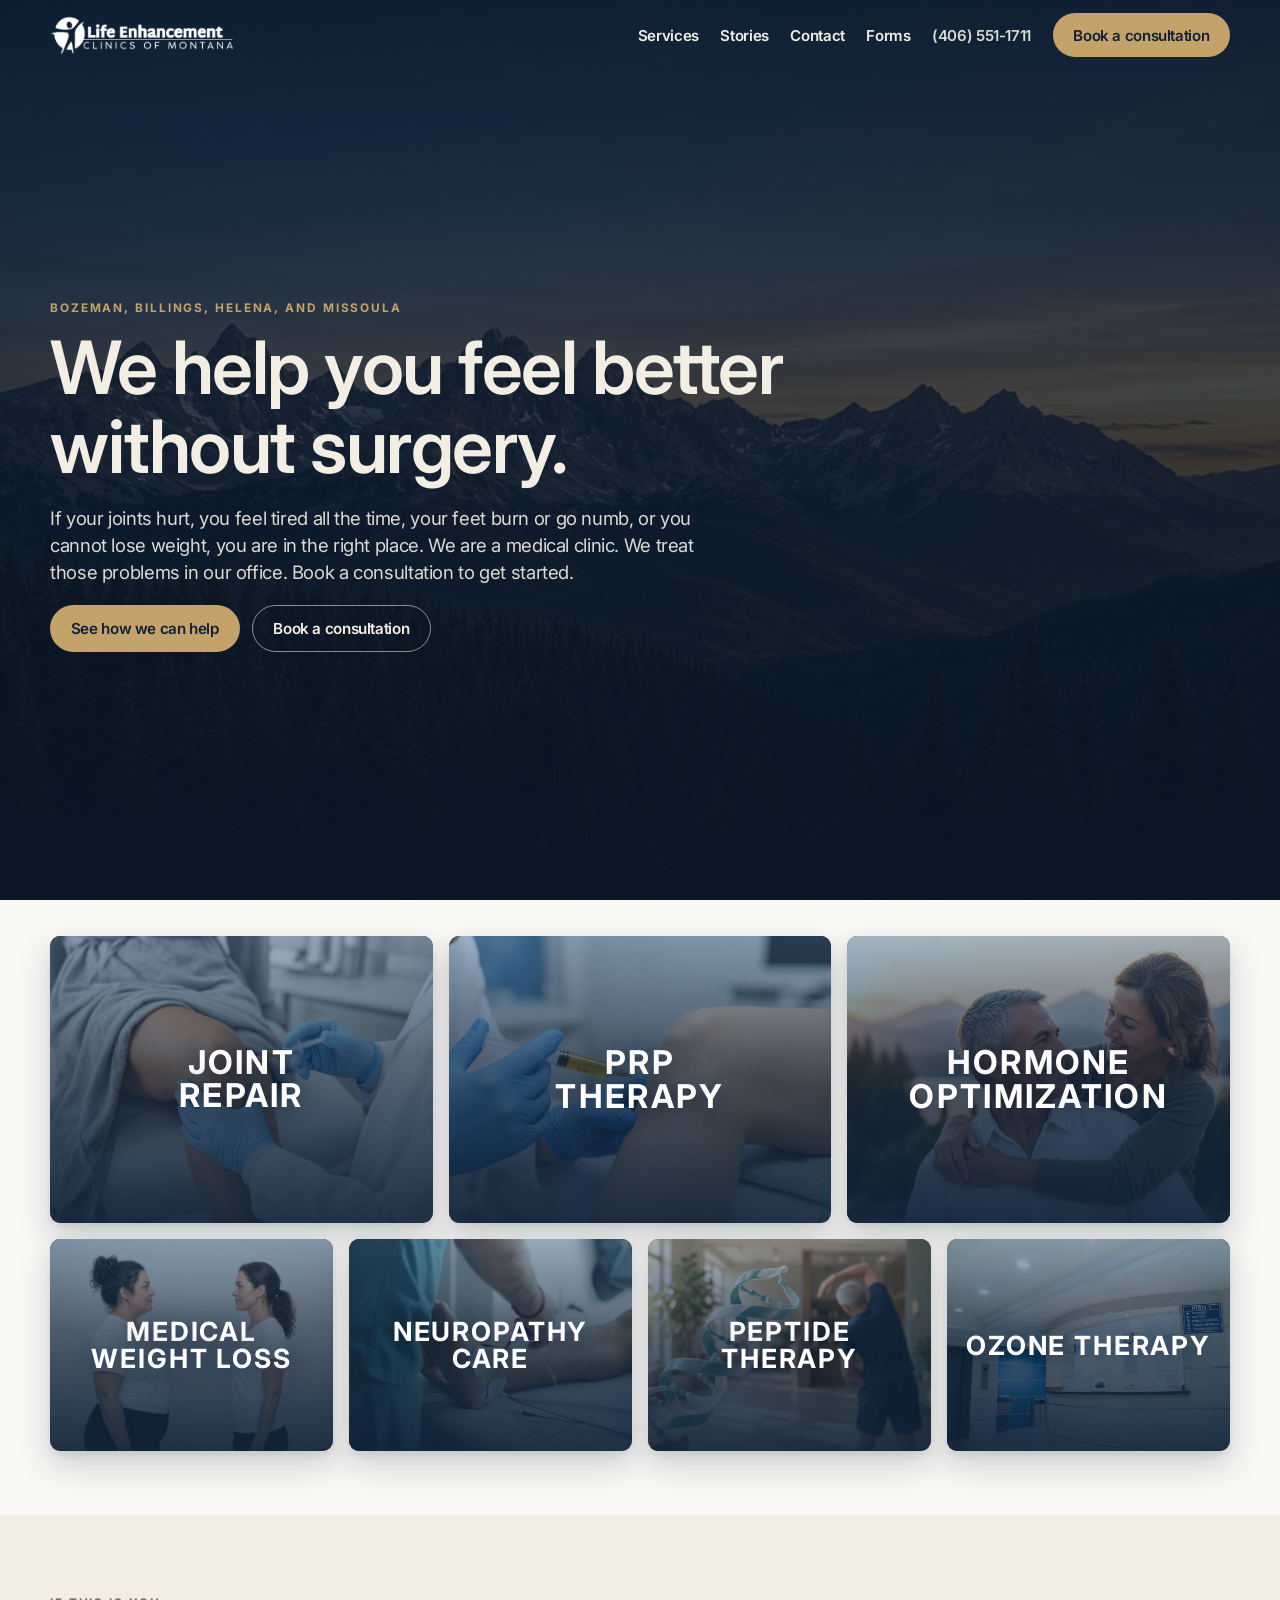
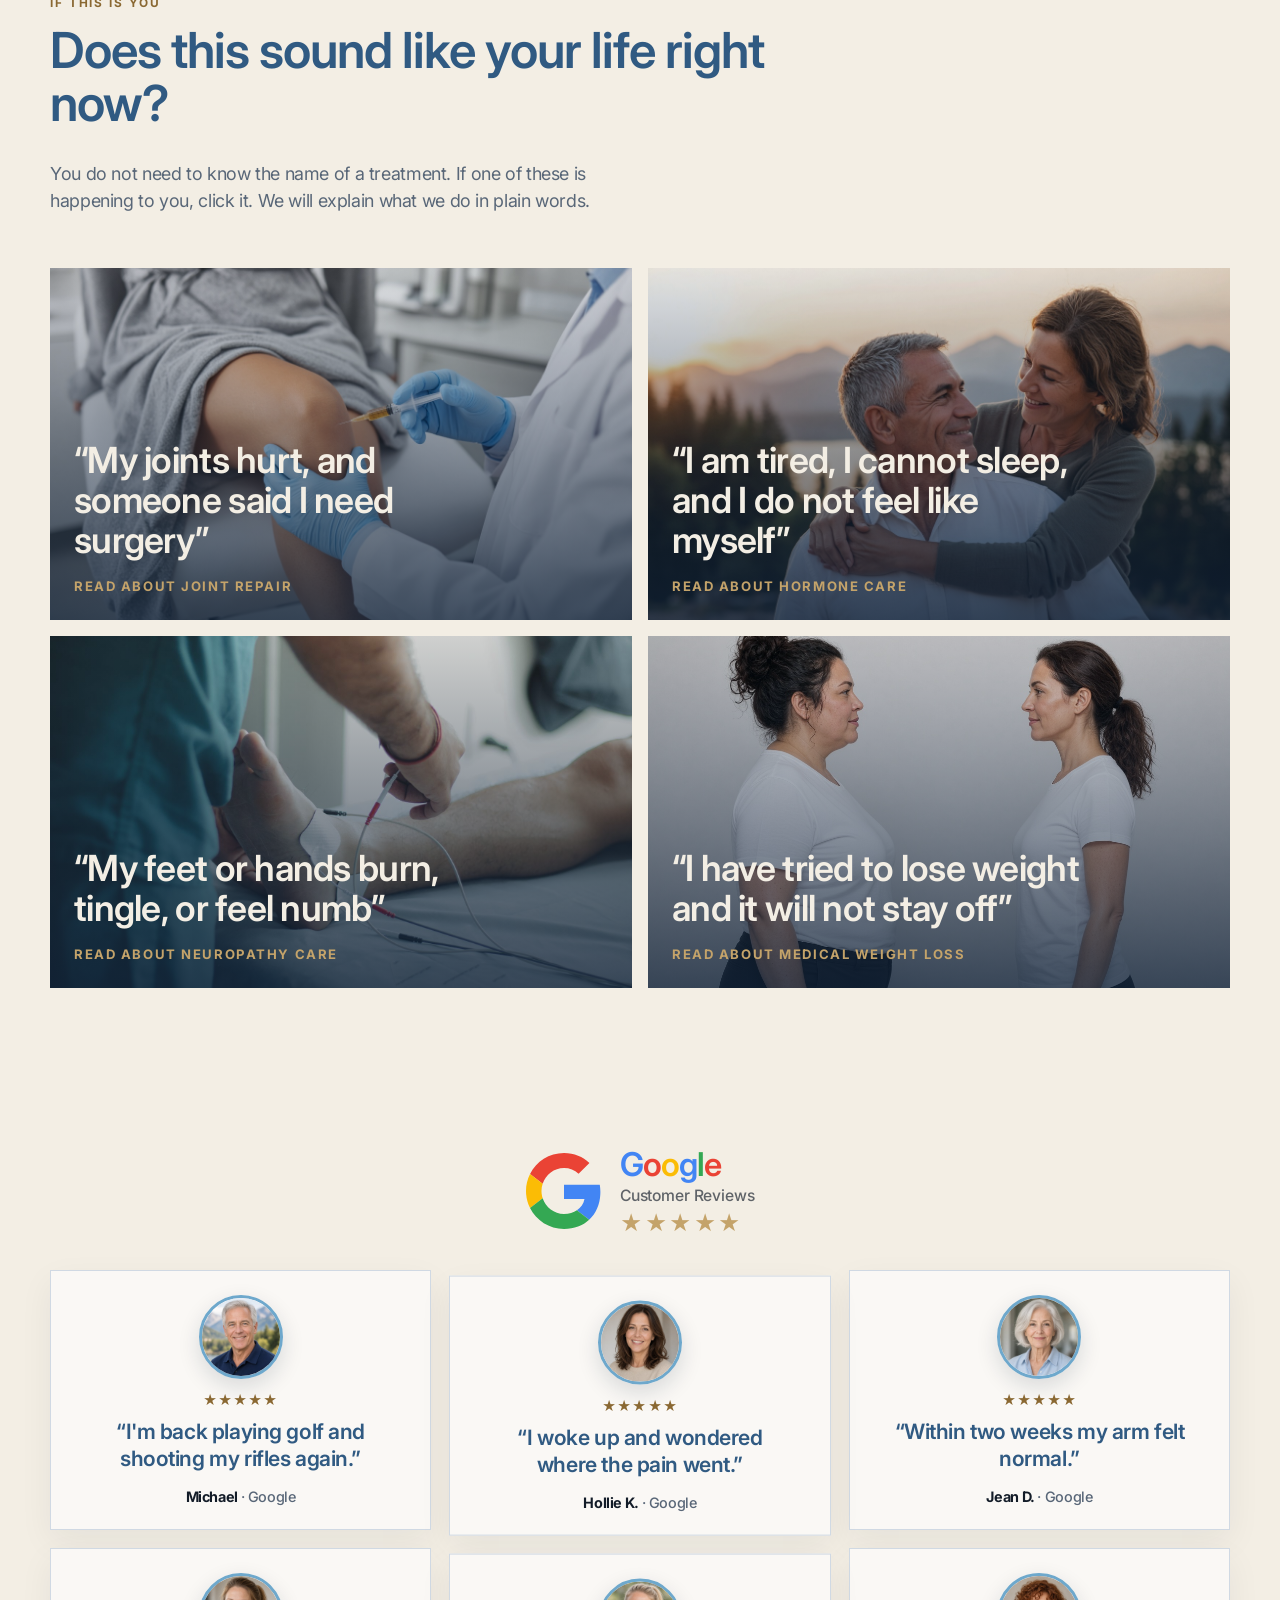
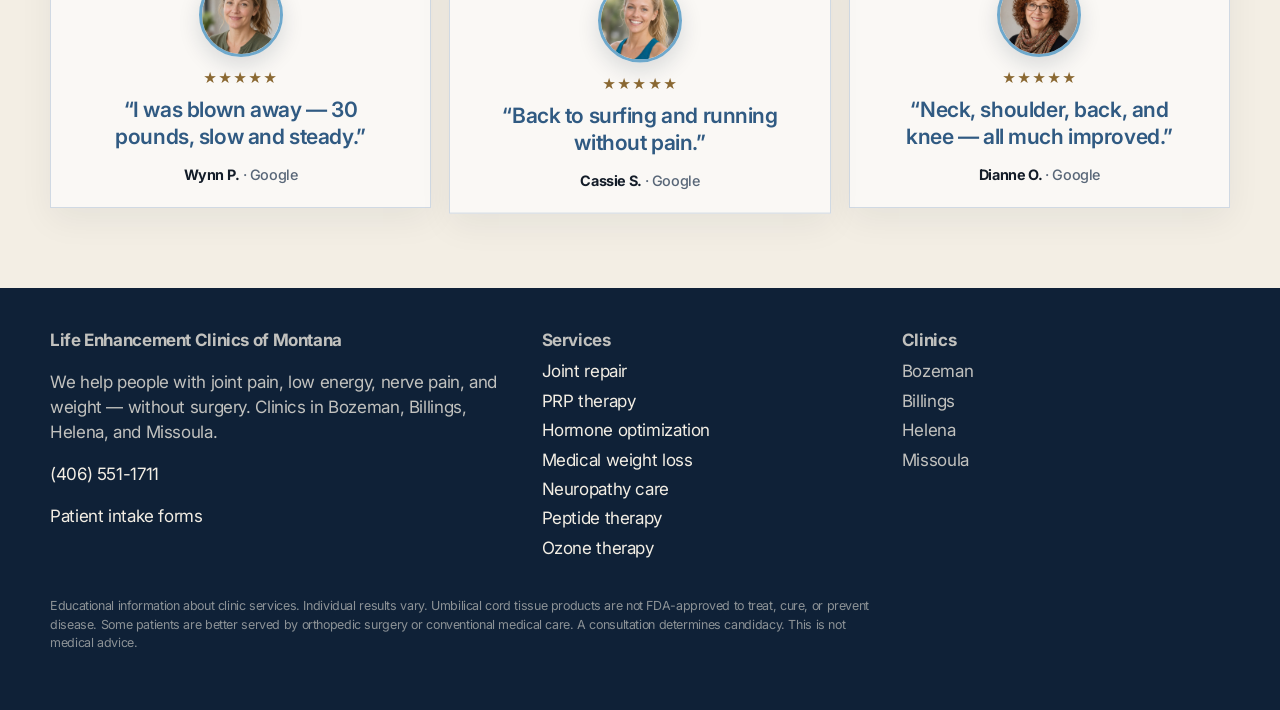
==== commit 4a7be616: "Deploy unique review headshots (v2) and rebuilt pages" ====
--- a/index.html
+++ b/index.html
@@ -1,242 +1,242 @@
-<!DOCTYPE html>
-<html lang="en">
-<head>
-  <meta charset="utf-8">
-  <meta name="viewport" content="width=device-width, initial-scale=1">
-  <title>Life Enhancement Clinics of Montana</title>
-  <meta name="description" content="We help you feel better without surgery. Joint pain, tiredness, nerve pain, and weight. Clinics in Bozeman, Billings, Helena, and Missoula.">
-  <link rel="preconnect" href="https://fonts.googleapis.com">
-  <link rel="preconnect" href="https://fonts.gstatic.com" crossorigin>
-  <link href="https://fonts.googleapis.com/css2?family=Inter:opsz,wght@14..32,400;14..32,500;14..32,600;14..32,700&display=swap" rel="stylesheet">
-  <link rel="stylesheet" href="styles.css?v=6">
-</head>
-<body>
-
-
-<header class="site-header">
-  <div class="wrap nav">
-    <a class="brand" href="/">
-      <img class="brand-logo" src="assets/lecm-logo.png?v=3" alt="Life Enhancement Clinics of Montana" width="875" height="186" decoding="async">
-    </a>
-    <button class="menu-toggle" type="button" aria-expanded="false">Menu</button>
-    <ul class="nav-links">
-      <li><a href="#services">Services</a></li><li><a href="#stories">Stories</a></li><li><a href="contact.html">Contact</a></li><li><a href="online-forms.html">Forms</a></li>
-      <li><a class="nav-phone" href="tel:+14065511711">(406) 551-1711</a></li>
-      <li><a class="button solid" href="contact.html">Book a consultation</a></li>
-    </ul>
-  </div>
-</header>
-
-<section class="hero">
-  <div class="hero-media">
-    <video autoplay muted loop playsinline preload="auto" poster="assets/montana-peaks.jpg" src="assets/hero.mp4"></video>
-    <img src="assets/montana-peaks.jpg" alt="Montana peaks at first light">
-  </div>
-  <div class="hero-scrim"></div>
-  <div class="hero-copy">
-    <p class="eyebrow">Bozeman, Billings, Helena, and Missoula</p>
-    <h1>We help you feel better without surgery.</h1>
-    <p class="lede">If your joints hurt, you feel tired all the time, your feet burn or go numb, or you cannot lose weight, you are in the right place. We are a medical clinic. We treat those problems in our office. Book a consultation to get started.</p>
-    <div class="actions">
-      <a class="button solid" href="#services">See how we can help</a>
-      <a class="button ghost" href="contact.html">Book a consultation</a>
-    </div>
-  </div>
-</section>
-
-<section class="services-kick" id="services">
-  <div class="wrap">
-    <div class="service-grid">
-      
-<a class="service-card" href="services/joint-repair.html">
-  <img src="assets/svc-joint.jpg?v=1" alt="">
-  <div class="veil"></div>
-  <div class="copy">
-    <h3>Joint<br>Repair</h3>
-  </div>
-</a>
-<a class="service-card" href="services/prp.html">
-  <img src="assets/svc-prp.jpg?v=1" alt="">
-  <div class="veil"></div>
-  <div class="copy">
-    <h3>PRP<br>Therapy</h3>
-  </div>
-</a>
-<a class="service-card" href="services/hormones.html">
-  <img src="assets/svc-hormones.jpg?v=1" alt="">
-  <div class="veil"></div>
-  <div class="copy">
-    <h3>Hormone optimization</h3>
-  </div>
-</a>
-<a class="service-card" href="services/weight-loss.html">
-  <img src="assets/svc-weight.jpg?v=2" alt="">
-  <div class="veil"></div>
-  <div class="copy">
-    <h3>Medical weight loss</h3>
-  </div>
-</a>
-<a class="service-card" href="services/neuropathy.html">
-  <img src="assets/svc-neuropathy.jpg?v=1" alt="">
-  <div class="veil"></div>
-  <div class="copy">
-    <h3>Neuropathy care</h3>
-  </div>
-</a>
-<a class="service-card" href="services/peptides.html">
-  <img src="assets/svc-peptides.jpg?v=3" alt="">
-  <div class="veil"></div>
-  <div class="copy">
-    <h3>Peptide therapy</h3>
-  </div>
-</a>
-<a class="service-card" href="services/ozone.html">
-  <img src="assets/svc-ozone.jpg" alt="">
-  <div class="veil"></div>
-  <div class="copy">
-    <h3>Ozone therapy</h3>
-  </div>
-</a>
-    </div>
-  </div>
-</section>
-
-<section>
-  <div class="wrap">
-    <div class="section-head">
-      <div>
-        <p class="eyebrow">If this is you</p>
-        <h2>Does this sound like your life right now?</h2>
-      </div>
-      <p class="lede">You do not need to know the name of a treatment. If one of these is happening to you, click it. We will explain what we do in plain words.</p>
-    </div>
-    <div class="pain-grid">
-      
-<a class="pain-card" href="services/joint-repair.html">
-  <img src="assets/svc-joint.jpg?v=1" alt="">
-  <div class="veil"></div>
-  <div class="copy">
-    <h3>“My joints hurt, and someone said I need surgery”</h3>
-    <span class="go">Read about joint repair</span>
-  </div>
-</a>
-<a class="pain-card" href="services/hormones.html">
-  <img src="assets/svc-hormones.jpg?v=1" alt="">
-  <div class="veil"></div>
-  <div class="copy">
-    <h3>“I am tired, I cannot sleep, and I do not feel like myself”</h3>
-    <span class="go">Read about hormone care</span>
-  </div>
-</a>
-<a class="pain-card" href="services/neuropathy.html">
-  <img src="assets/svc-neuropathy.jpg?v=1" alt="">
-  <div class="veil"></div>
-  <div class="copy">
-    <h3>“My feet or hands burn, tingle, or feel numb”</h3>
-    <span class="go">Read about neuropathy care</span>
-  </div>
-</a>
-<a class="pain-card" href="services/weight-loss.html">
-  <img src="assets/svc-weight.jpg?v=2" alt="">
-  <div class="veil"></div>
-  <div class="copy">
-    <h3>“I have tried to lose weight and it will not stay off”</h3>
-    <span class="go">Read about medical weight loss</span>
-  </div>
-</a>
-    </div>
-  </div>
-</section>
-
-<section id="stories">
-  <div class="wrap">
-    <div class="review-brand">
-      
-<div class="google-reviews-badge" role="img" aria-label="Google Customer Reviews">
-  <svg class="google-reviews-badge__mark" viewBox="0 0 48 48" xmlns="http://www.w3.org/2000/svg" aria-hidden="true">
-    <path fill="#EA4335" d="M24 9.5c3.54 0 6.71 1.22 9.21 3.6l6.85-6.85C35.9 2.38 30.47 0 24 0 14.62 0 6.51 5.38 2.56 13.22l7.98 6.19C12.43 13.72 17.74 9.5 24 9.5z"/>
-    <path fill="#4285F4" d="M46.98 24.55c0-1.57-.15-3.09-.38-4.55H24v9.02h12.94c-.58 2.96-2.26 5.48-4.78 7.18l7.73 6c4.51-4.18 7.09-10.36 7.09-17.65z"/>
-    <path fill="#FBBC05" d="M10.53 28.59c-.48-1.45-.76-2.99-.76-4.59s.27-3.14.76-4.59l-7.98-6.19C.92 16.46 0 20.12 0 24c0 3.88.92 7.54 2.56 10.78l7.97-6.19z"/>
-    <path fill="#34A853" d="M24 48c6.48 0 11.93-2.13 15.89-5.81l-7.73-6c-2.15 1.45-4.92 2.3-8.16 2.3-6.26 0-11.57-4.22-13.47-9.91l-7.98 6.19C6.51 42.62 14.62 48 24 48z"/>
-  </svg>
-  <div class="google-reviews-badge__text">
-    <p class="google-reviews-badge__wordmark"><span class="g-blue">G</span><span class="g-red">o</span><span class="g-yellow">o</span><span class="g-blue">g</span><span class="g-green">l</span><span class="g-red">e</span></p>
-    <p class="google-reviews-badge__label">Customer Reviews</p>
-    <p class="google-reviews-badge__stars" aria-hidden="true">★★★★★</p>
-  </div>
-</div>
-    </div>
-    <div class="review-spotlight-grid">
-      
-<article class="review-spotlight">
-  <img class="review-face" src="assets/reviews/michael.jpg" alt="">
-  <div class="stars stars-lg" aria-label="Five star Google review">★★★★★</div>
-  <p class="review-hit">“I'm back playing golf and shooting my rifles again.”</p>
-  <p class="review-who">Michael <span>· Google</span></p>
-</article>
-
-<article class="review-spotlight">
-  <img class="review-face" src="assets/reviews/hollie.jpg" alt="">
-  <div class="stars stars-lg" aria-label="Five star Google review">★★★★★</div>
-  <p class="review-hit">“I woke up and wondered where the pain went.”</p>
-  <p class="review-who">Hollie K. <span>· Google</span></p>
-</article>
-
-<article class="review-spotlight">
-  <img class="review-face" src="assets/reviews/jean.jpg" alt="">
-  <div class="stars stars-lg" aria-label="Five star Google review">★★★★★</div>
-  <p class="review-hit">“Within two weeks my arm felt normal.”</p>
-  <p class="review-who">Jean D. <span>· Google</span></p>
-</article>
-
-<article class="review-spotlight">
-  <img class="review-face" src="assets/reviews/wynn.jpg" alt="">
-  <div class="stars stars-lg" aria-label="Five star Google review">★★★★★</div>
-  <p class="review-hit">“I was blown away — 30 pounds, slow and steady.”</p>
-  <p class="review-who">Wynn P. <span>· Google</span></p>
-</article>
-
-<article class="review-spotlight">
-  <img class="review-face" src="assets/reviews/cassie.jpg" alt="">
-  <div class="stars stars-lg" aria-label="Five star Google review">★★★★★</div>
-  <p class="review-hit">“Back to surfing and running without pain.”</p>
-  <p class="review-who">Cassie S. <span>· Google</span></p>
-</article>
-
-<article class="review-spotlight">
-  <img class="review-face" src="assets/reviews/dianne.jpg" alt="">
-  <div class="stars stars-lg" aria-label="Five star Google review">★★★★★</div>
-  <p class="review-hit">“Neck, shoulder, back, and knee — all much improved.”</p>
-  <p class="review-who">Dianne O. <span>· Google</span></p>
-</article>
-    </div>
-  </div>
-</section>
-
-
-
-<footer class="site-footer">
-  <div class="wrap footer-grid">
-    <div>
-      <strong>Life Enhancement Clinics of Montana</strong>
-      <p>We help people with joint pain, low energy, nerve pain, and weight — without surgery. Clinics in Bozeman, Billings, Helena, and Missoula.</p>
-      <p><a href="tel:+14065511711">(406) 551-1711</a></p>
-      <p><a href="online-forms.html">Patient intake forms</a></p>
-    </div>
-    <div>
-      <strong>Services</strong>
-      <ul><li><a href="services/joint-repair.html">Joint repair</a></li><li><a href="services/prp.html">PRP therapy</a></li><li><a href="services/hormones.html">Hormone optimization</a></li><li><a href="services/weight-loss.html">Medical weight loss</a></li><li><a href="services/neuropathy.html">Neuropathy care</a></li><li><a href="services/peptides.html">Peptide therapy</a></li><li><a href="services/ozone.html">Ozone therapy</a></li></ul>
-    </div>
-    <div>
-      <strong>Clinics</strong>
-      <ul><li>Bozeman</li><li>Billings</li><li>Helena</li><li>Missoula</li></ul>
-    </div>
-  </div>
-  <div class="wrap">
-    <p class="legal">Educational information about clinic services. Individual results vary. Umbilical cord tissue products are not FDA-approved to treat, cure, or prevent disease. Some patients are better served by orthopedic surgery or conventional medical care. A consultation determines candidacy. This is not medical advice.</p>
-  </div>
-</footer>
-<script src="site.js?v=2"></script>
-
-</body>
-</html>
+<!DOCTYPE html>
+<html lang="en">
+<head>
+  <meta charset="utf-8">
+  <meta name="viewport" content="width=device-width, initial-scale=1">
+  <title>Life Enhancement Clinics of Montana</title>
+  <meta name="description" content="We help you feel better without surgery. Joint pain, tiredness, nerve pain, and weight. Clinics in Bozeman, Billings, Helena, and Missoula.">
+  <link rel="preconnect" href="https://fonts.googleapis.com">
+  <link rel="preconnect" href="https://fonts.gstatic.com" crossorigin>
+  <link href="https://fonts.googleapis.com/css2?family=Inter:opsz,wght@14..32,400;14..32,500;14..32,600;14..32,700&display=swap" rel="stylesheet">
+  <link rel="stylesheet" href="styles.css?v=8">
+</head>
+<body>
+
+
+<header class="site-header">
+  <div class="wrap nav">
+    <a class="brand" href="/">
+      <img class="brand-logo" src="assets/lecm-logo.png?v=3" alt="Life Enhancement Clinics of Montana" width="875" height="186" decoding="async">
+    </a>
+    <button class="menu-toggle" type="button" aria-expanded="false">Menu</button>
+    <ul class="nav-links">
+      <li><a href="#services">Services</a></li><li><a href="#stories">Stories</a></li><li><a href="contact.html">Contact</a></li><li><a href="online-forms.html">Forms</a></li>
+      <li><a class="nav-phone" href="tel:+14065511711">(406) 551-1711</a></li>
+      <li><a class="button solid" href="contact.html">Book a consultation</a></li>
+    </ul>
+  </div>
+</header>
+
+<section class="hero">
+  <div class="hero-media">
+    <video autoplay muted loop playsinline preload="auto" poster="assets/montana-peaks.jpg" src="assets/hero.mp4"></video>
+    <img src="assets/montana-peaks.jpg" alt="Montana peaks at first light">
+  </div>
+  <div class="hero-scrim"></div>
+  <div class="hero-copy">
+    <p class="eyebrow">Bozeman, Billings, Helena, and Missoula</p>
+    <h1>We help you feel better without surgery.</h1>
+    <p class="lede">If your joints hurt, you feel tired all the time, your feet burn or go numb, or you cannot lose weight, you are in the right place. We are a medical clinic. We treat those problems in our office. Book a consultation to get started.</p>
+    <div class="actions">
+      <a class="button solid" href="#services">See how we can help</a>
+      <a class="button ghost" href="contact.html">Book a consultation</a>
+    </div>
+  </div>
+</section>
+
+<section class="services-kick" id="services">
+  <div class="wrap">
+    <div class="service-grid">
+      
+<a class="service-card" href="services/joint-repair.html">
+  <img src="assets/svc-joint.jpg?v=1" alt="">
+  <div class="veil"></div>
+  <div class="copy">
+    <h3>Joint<br>Repair</h3>
+  </div>
+</a>
+<a class="service-card" href="services/prp.html">
+  <img src="assets/svc-prp.jpg?v=1" alt="">
+  <div class="veil"></div>
+  <div class="copy">
+    <h3>PRP<br>Therapy</h3>
+  </div>
+</a>
+<a class="service-card" href="services/hormones.html">
+  <img src="assets/svc-hormones.jpg?v=1" alt="">
+  <div class="veil"></div>
+  <div class="copy">
+    <h3>Hormone optimization</h3>
+  </div>
+</a>
+<a class="service-card" href="services/weight-loss.html">
+  <img src="assets/svc-weight.jpg?v=2" alt="">
+  <div class="veil"></div>
+  <div class="copy">
+    <h3>Medical weight loss</h3>
+  </div>
+</a>
+<a class="service-card" href="services/neuropathy.html">
+  <img src="assets/svc-neuropathy.jpg?v=1" alt="">
+  <div class="veil"></div>
+  <div class="copy">
+    <h3>Neuropathy care</h3>
+  </div>
+</a>
+<a class="service-card" href="services/peptides.html">
+  <img src="assets/svc-peptides.jpg?v=3" alt="">
+  <div class="veil"></div>
+  <div class="copy">
+    <h3>Peptide therapy</h3>
+  </div>
+</a>
+<a class="service-card" href="services/ozone.html">
+  <img src="assets/svc-ozone.jpg" alt="">
+  <div class="veil"></div>
+  <div class="copy">
+    <h3>Ozone therapy</h3>
+  </div>
+</a>
+    </div>
+  </div>
+</section>
+
+<section>
+  <div class="wrap">
+    <div class="section-head">
+      <div>
+        <p class="eyebrow">If this is you</p>
+        <h2>Does this sound like your life right now?</h2>
+      </div>
+      <p class="lede">You do not need to know the name of a treatment. If one of these is happening to you, click it. We will explain what we do in plain words.</p>
+    </div>
+    <div class="pain-grid">
+      
+<a class="pain-card" href="services/joint-repair.html">
+  <img src="assets/svc-joint.jpg?v=1" alt="">
+  <div class="veil"></div>
+  <div class="copy">
+    <h3>“My joints hurt, and someone said I need surgery”</h3>
+    <span class="go">Read about joint repair</span>
+  </div>
+</a>
+<a class="pain-card" href="services/hormones.html">
+  <img src="assets/svc-hormones.jpg?v=1" alt="">
+  <div class="veil"></div>
+  <div class="copy">
+    <h3>“I am tired, I cannot sleep, and I do not feel like myself”</h3>
+    <span class="go">Read about hormone care</span>
+  </div>
+</a>
+<a class="pain-card" href="services/neuropathy.html">
+  <img src="assets/svc-neuropathy.jpg?v=1" alt="">
+  <div class="veil"></div>
+  <div class="copy">
+    <h3>“My feet or hands burn, tingle, or feel numb”</h3>
+    <span class="go">Read about neuropathy care</span>
+  </div>
+</a>
+<a class="pain-card" href="services/weight-loss.html">
+  <img src="assets/svc-weight.jpg?v=2" alt="">
+  <div class="veil"></div>
+  <div class="copy">
+    <h3>“I have tried to lose weight and it will not stay off”</h3>
+    <span class="go">Read about medical weight loss</span>
+  </div>
+</a>
+    </div>
+  </div>
+</section>
+
+<section id="stories">
+  <div class="wrap">
+    <div class="review-brand">
+      
+<div class="google-reviews-badge" role="img" aria-label="Google Customer Reviews">
+  <svg class="google-reviews-badge__mark" viewBox="0 0 48 48" xmlns="http://www.w3.org/2000/svg" aria-hidden="true">
+    <path fill="#EA4335" d="M24 9.5c3.54 0 6.71 1.22 9.21 3.6l6.85-6.85C35.9 2.38 30.47 0 24 0 14.62 0 6.51 5.38 2.56 13.22l7.98 6.19C12.43 13.72 17.74 9.5 24 9.5z"/>
+    <path fill="#4285F4" d="M46.98 24.55c0-1.57-.15-3.09-.38-4.55H24v9.02h12.94c-.58 2.96-2.26 5.48-4.78 7.18l7.73 6c4.51-4.18 7.09-10.36 7.09-17.65z"/>
+    <path fill="#FBBC05" d="M10.53 28.59c-.48-1.45-.76-2.99-.76-4.59s.27-3.14.76-4.59l-7.98-6.19C.92 16.46 0 20.12 0 24c0 3.88.92 7.54 2.56 10.78l7.97-6.19z"/>
+    <path fill="#34A853" d="M24 48c6.48 0 11.93-2.13 15.89-5.81l-7.73-6c-2.15 1.45-4.92 2.3-8.16 2.3-6.26 0-11.57-4.22-13.47-9.91l-7.98 6.19C6.51 42.62 14.62 48 24 48z"/>
+  </svg>
+  <div class="google-reviews-badge__text">
+    <p class="google-reviews-badge__wordmark"><span class="g-blue">G</span><span class="g-red">o</span><span class="g-yellow">o</span><span class="g-blue">g</span><span class="g-green">l</span><span class="g-red">e</span></p>
+    <p class="google-reviews-badge__label">Customer Reviews</p>
+    <p class="google-reviews-badge__stars" aria-hidden="true">★★★★★</p>
+  </div>
+</div>
+    </div>
+    <div class="review-spotlight-grid">
+      
+<article class="review-spotlight">
+  <img class="review-face" src="assets/reviews/michael.jpg?v=2" alt="">
+  <div class="stars stars-lg" aria-label="Five star Google review">★★★★★</div>
+  <p class="review-hit">“I'm back playing golf and shooting my rifles again.”</p>
+  <p class="review-who">Michael <span>· Google</span></p>
+</article>
+
+<article class="review-spotlight">
+  <img class="review-face" src="assets/reviews/hollie.jpg?v=2" alt="">
+  <div class="stars stars-lg" aria-label="Five star Google review">★★★★★</div>
+  <p class="review-hit">“I woke up and wondered where the pain went.”</p>
+  <p class="review-who">Hollie K. <span>· Google</span></p>
+</article>
+
+<article class="review-spotlight">
+  <img class="review-face" src="assets/reviews/jean.jpg?v=2" alt="">
+  <div class="stars stars-lg" aria-label="Five star Google review">★★★★★</div>
+  <p class="review-hit">“Within two weeks my arm felt normal.”</p>
+  <p class="review-who">Jean D. <span>· Google</span></p>
+</article>
+
+<article class="review-spotlight">
+  <img class="review-face" src="assets/reviews/wynn.jpg?v=2" alt="">
+  <div class="stars stars-lg" aria-label="Five star Google review">★★★★★</div>
+  <p class="review-hit">“I was blown away — 30 pounds, slow and steady.”</p>
+  <p class="review-who">Wynn P. <span>· Google</span></p>
+</article>
+
+<article class="review-spotlight">
+  <img class="review-face" src="assets/reviews/cassie.jpg?v=2" alt="">
+  <div class="stars stars-lg" aria-label="Five star Google review">★★★★★</div>
+  <p class="review-hit">“Back to surfing and running without pain.”</p>
+  <p class="review-who">Cassie S. <span>· Google</span></p>
+</article>
+
+<article class="review-spotlight">
+  <img class="review-face" src="assets/reviews/dianne.jpg?v=2" alt="">
+  <div class="stars stars-lg" aria-label="Five star Google review">★★★★★</div>
+  <p class="review-hit">“Neck, shoulder, back, and knee — all much improved.”</p>
+  <p class="review-who">Dianne O. <span>· Google</span></p>
+</article>
+    </div>
+  </div>
+</section>
+
+
+
+<footer class="site-footer">
+  <div class="wrap footer-grid">
+    <div>
+      <strong>Life Enhancement Clinics of Montana</strong>
+      <p>We help people with joint pain, low energy, nerve pain, and weight — without surgery. Clinics in Bozeman, Billings, Helena, and Missoula.</p>
+      <p><a href="tel:+14065511711">(406) 551-1711</a></p>
+      <p><a href="online-forms.html">Patient intake forms</a></p>
+    </div>
+    <div>
+      <strong>Services</strong>
+      <ul><li><a href="services/joint-repair.html">Joint repair</a></li><li><a href="services/prp.html">PRP therapy</a></li><li><a href="services/hormones.html">Hormone optimization</a></li><li><a href="services/weight-loss.html">Medical weight loss</a></li><li><a href="services/neuropathy.html">Neuropathy care</a></li><li><a href="services/peptides.html">Peptide therapy</a></li><li><a href="services/ozone.html">Ozone therapy</a></li></ul>
+    </div>
+    <div>
+      <strong>Clinics</strong>
+      <ul><li>Bozeman</li><li>Billings</li><li>Helena</li><li>Missoula</li></ul>
+    </div>
+  </div>
+  <div class="wrap">
+    <p class="legal">Educational information about clinic services. Individual results vary. Umbilical cord tissue products are not FDA-approved to treat, cure, or prevent disease. Some patients are better served by orthopedic surgery or conventional medical care. A consultation determines candidacy. This is not medical advice.</p>
+  </div>
+</footer>
+<script src="site.js?v=2"></script>
+
+</body>
+</html>
--- a/styles.css
+++ b/styles.css
@@ -1,1451 +1,1462 @@
-:root {
-  --montana: #305a82;
-  --montana-mid: #467498;
-  --montana-deep: #0f2137;
-  --montana-sky: #6ea8cc;
-  --cream: #f3eee4;
-  --cream-deep: #e7dfd0;
-  --ink: #131c28;
-  --gold: #c4a36a;
-  --gold-deep: #8a6832;
-  --muted: #596778;
-  --line: #d0d9e3;
-  --white: #faf8f5;
-  --shadow: 0 22px 50px rgba(15, 33, 55, 0.18);
-  --font-display: "SF Pro Display", "SF Pro Text", -apple-system, BlinkMacSystemFont, "Inter", "Helvetica Neue", Helvetica, Arial, sans-serif;
-  --font-text: "SF Pro Text", "SF Pro Display", -apple-system, BlinkMacSystemFont, "Inter", "Helvetica Neue", Helvetica, Arial, sans-serif;
-}
-
-* {
-  box-sizing: border-box;
-}
-
-html {
-  scroll-behavior: smooth;
-}
-
-body {
-  margin: 0;
-  color: var(--ink);
-  background: var(--cream);
-  font-family: var(--font-text);
-  font-size: 17px;
-  letter-spacing: -0.022em;
-  line-height: 1.47;
-}
-
-img,
-video {
-  max-width: 100%;
-  display: block;
-}
-
-a {
-  color: inherit;
-}
-
-h1,
-h2,
-h3,
-.serif {
-  font-family: var(--font-display);
-  font-weight: 600;
-  letter-spacing: -0.02em;
-  line-height: 1.07;
-}
-
-.wrap {
-  width: min(1180px, calc(100% - 2.5rem));
-  margin: 0 auto;
-}
-
-.eyebrow {
-  margin: 0 0 0.7rem;
-  letter-spacing: 0.16em;
-  text-transform: uppercase;
-  font-size: 0.74rem;
-  font-weight: 700;
-  color: var(--gold-deep);
-}
-
-.lede {
-  max-width: 38rem;
-  font-size: 1.12rem;
-  color: var(--muted);
-}
-
-.fine {
-  color: var(--muted);
-  font-size: 0.92rem;
-}
-
-/* --- Nav --- */
-
-.site-header {
-  position: fixed;
-  inset: 0 0 auto;
-  z-index: 40;
-  color: var(--cream);
-  transition: background 0.25s ease, box-shadow 0.25s ease, color 0.25s ease;
-}
-
-.site-header.is-scrolled {
-  background: rgba(15, 33, 55, 0.94);
-  box-shadow: 0 8px 28px rgba(0, 0, 0, 0.22);
-  backdrop-filter: blur(12px);
-}
-
-.nav {
-  display: flex;
-  align-items: center;
-  justify-content: space-between;
-  gap: 1.25rem;
-  min-height: 4.4rem;
-}
-
-.brand {
-  display: flex;
-  align-items: center;
-  flex-shrink: 0;
-  text-decoration: none;
-  line-height: 1;
-}
-
-.brand-logo {
-  display: block;
-  height: 2.45rem;
-  width: auto;
-  max-width: min(17.5rem, 46vw);
-}
-
-.nav-links {
-  display: flex;
-  align-items: center;
-  gap: 1.35rem;
-  list-style: none;
-  margin: 0;
-  padding: 0;
-}
-
-.nav-links a {
-  text-decoration: none;
-  font-size: 0.94rem;
-  font-weight: 600;
-}
-
-.nav-links a:hover {
-  color: var(--gold);
-}
-
-.nav-phone {
-  opacity: 0.9;
-}
-
-.menu-toggle {
-  display: none;
-  background: none;
-  border: 1px solid rgba(243, 238, 228, 0.4);
-  color: inherit;
-  border-radius: 999px;
-  padding: 0.45rem 0.8rem;
-  font: 600 0.82rem/1 var(--font-text);
-}
-
-/* --- Buttons --- */
-
-.actions {
-  display: flex;
-  flex-wrap: wrap;
-  gap: 0.75rem;
-}
-
-.button {
-  display: inline-flex;
-  align-items: center;
-  justify-content: center;
-  border: 0;
-  border-radius: 999px;
-  padding: 0.92rem 1.3rem;
-  font: 600 0.95rem/1 var(--font-text);
-  text-decoration: none;
-  cursor: pointer;
-}
-
-.button.solid {
-  background: var(--gold);
-  color: var(--montana-deep);
-}
-
-.button.light {
-  background: var(--cream);
-  color: var(--montana-deep);
-}
-
-.button.ghost {
-  background: transparent;
-  color: var(--cream);
-  border: 1px solid rgba(243, 238, 228, 0.55);
-}
-
-.button.outline {
-  background: transparent;
-  color: var(--montana);
-  border: 1px solid var(--line);
-}
-
-.button:hover {
-  transform: translateY(-1px);
-}
-
-/* --- Hero --- */
-
-.hero {
-  position: relative;
-  min-height: 100vh;
-  display: grid;
-  align-items: end;
-  color: var(--cream);
-  overflow: hidden;
-  background: var(--montana-deep);
-  padding: 0;
-}
-
-.hero:not(.page-hero) {
-  align-items: center;
-  padding-top: 2.25rem;
-}
-
-.hero-media {
-  position: absolute;
-  inset: 0;
-}
-
-.hero-media video,
-.hero-media img {
-  width: 100%;
-  height: 100%;
-  object-fit: cover;
-}
-
-.hero-media video {
-  position: absolute;
-  inset: 0;
-}
-
-.hero:has(video) .hero-media img {
-  display: none;
-}
-
-.hero-scrim {
-  position: absolute;
-  inset: 0;
-  background:
-    linear-gradient(180deg, rgba(15, 33, 55, 0.62) 0%, rgba(15, 33, 55, 0.55) 42%, rgba(15, 33, 55, 0.88) 100%),
-    rgba(10, 22, 38, 0.28);
-}
-
-.hero:has(video) .hero-scrim {
-  background:
-    linear-gradient(180deg, rgba(10, 22, 38, 0.7) 0%, rgba(10, 22, 38, 0.62) 38%, rgba(10, 22, 38, 0.92) 100%),
-    rgba(15, 33, 55, 0.35);
-}
-
-.hero-copy {
-  position: relative;
-  z-index: 1;
-  padding: 7.5rem 0 4rem;
-  width: min(1180px, calc(100% - 2.5rem));
-  margin: 0 auto;
-}
-
-.hero:not(.page-hero) .hero-copy {
-  padding: 5rem 0 4rem;
-}
-
-.hero h1 {
-  max-width: 16ch;
-  margin: 0 0 1rem;
-  font-size: clamp(2.6rem, 6vw, 4.6rem);
-  color: var(--cream);
-}
-
-.hero .lede {
-  max-width: 42rem;
-  color: rgba(243, 238, 228, 0.9);
-  font-size: 1.16rem;
-}
-
-.hero .eyebrow {
-  color: var(--gold);
-}
-
-.hero-note {
-  margin: 1rem 0 0;
-  font-size: 0.88rem;
-  color: rgba(243, 238, 228, 0.62);
-}
-
-.page-hero {
-  min-height: 72vh;
-}
-
-.page-hero h1 {
-  max-width: 22ch;
-  font-size: clamp(2.4rem, 5.4vw, 4.1rem);
-}
-
-/* --- Proof --- */
-
-.proof {
-  background: var(--montana);
-  color: var(--cream);
-  padding: 1.15rem 0;
-}
-
-.proof-row {
-  display: grid;
-  grid-template-columns: repeat(4, 1fr);
-  gap: 1rem;
-}
-
-.proof-item strong {
-  display: block;
-  font-family: var(--font-display);
-  font-size: 1.2rem;
-  font-weight: 600;
-  letter-spacing: -0.02em;
-}
-
-.proof-item span {
-  font-size: 0.86rem;
-  color: rgba(243, 238, 228, 0.72);
-}
-
-/* --- Sections --- */
-
-section {
-  padding: 5rem 0;
-}
-
-.section-head {
-  display: grid;
-  gap: 0.85rem;
-  margin-bottom: 2.25rem;
-  max-width: 46rem;
-}
-
-.section-head h2,
-.dark h2,
-.cta-band h2 {
-  margin: 0;
-  font-size: clamp(2rem, 4vw, 3.1rem);
-  color: var(--montana);
-}
-
-.dark {
-  background: var(--montana-deep);
-  color: var(--cream);
-}
-
-.services-kick {
-  background: var(--white);
-  color: var(--ink);
-  padding-top: 2.25rem;
-  padding-bottom: 4rem;
-}
-
-.dark h2,
-.cta-band h2 {
-  color: var(--cream);
-}
-
-.dark .eyebrow,
-.cta-band .eyebrow {
-  color: var(--gold);
-}
-
-.dark .lede,
-.cta-band .lede {
-  color: rgba(243, 238, 228, 0.78);
-}
-
-/* --- Pain doors --- */
-
-.pain-grid {
-  display: grid;
-  grid-template-columns: repeat(2, 1fr);
-  gap: 1rem;
-}
-
-.pain-card {
-  position: relative;
-  min-height: 22rem;
-  overflow: hidden;
-  text-decoration: none;
-  color: var(--cream);
-}
-
-.pain-card img {
-  width: 100%;
-  height: 100%;
-  object-fit: cover;
-  position: absolute;
-  inset: 0;
-  transition: transform 0.6s ease;
-}
-
-.pain-card:hover img {
-  transform: scale(1.05);
-}
-
-.pain-card .veil {
-  position: absolute;
-  inset: 0;
-  background: linear-gradient(180deg, rgba(15, 33, 55, 0.1), rgba(15, 33, 55, 0.78));
-}
-
-.pain-card .copy {
-  position: relative;
-  z-index: 1;
-  height: 100%;
-  min-height: 22rem;
-  display: flex;
-  flex-direction: column;
-  justify-content: flex-end;
-  padding: 1.5rem;
-}
-
-.pain-card h3 {
-  margin: 0;
-  font-size: clamp(1.65rem, 3.1vw, 2.25rem);
-  max-width: 18ch;
-  line-height: 1.12;
-}
-
-.pain-card .go {
-  margin-top: 1rem;
-  font-size: 0.82rem;
-  font-weight: 700;
-  letter-spacing: 0.12em;
-  text-transform: uppercase;
-  color: var(--gold);
-}
-
-/* --- Service gallery --- */
-
-.service-grid {
-  display: grid;
-  grid-template-columns: repeat(12, 1fr);
-  gap: 1rem;
-}
-
-.service-card:nth-child(-n + 3) {
-  grid-column: span 4;
-}
-
-.service-card:nth-child(n + 4) {
-  grid-column: span 3;
-}
-
-.service-card {
-  position: relative;
-  display: block;
-  aspect-ratio: 4 / 3;
-  overflow: hidden;
-  border-radius: 0.65rem;
-  text-decoration: none;
-  color: #fff;
-  background: var(--montana-deep);
-  box-shadow:
-    0 4px 6px rgba(15, 33, 55, 0.06),
-    0 14px 32px rgba(15, 33, 55, 0.2);
-  transition: box-shadow 0.35s ease, transform 0.35s ease;
-}
-
-.service-card:hover {
-  box-shadow:
-    0 6px 10px rgba(15, 33, 55, 0.08),
-    0 20px 40px rgba(15, 33, 55, 0.26);
-  transform: translateY(-2px);
-}
-
-.service-card img {
-  width: 100%;
-  height: 100%;
-  object-fit: cover;
-  object-position: center;
-  position: absolute;
-  inset: 0;
-  filter: saturate(1.05) contrast(1.02);
-  transition: transform 0.7s ease, filter 0.7s ease;
-}
-
-.service-card:hover img {
-  transform: scale(1.04);
-  filter: saturate(1.12) contrast(1.04) brightness(1.03);
-}
-
-.service-card .veil {
-  position: absolute;
-  inset: 0;
-  background:
-    linear-gradient(
-      180deg,
-      rgba(48, 90, 130, 0.28) 0%,
-      rgba(15, 33, 55, 0.58) 42%,
-      rgba(15, 33, 55, 0.9) 100%
-    ),
-    rgba(48, 90, 130, 0.22);
-}
-
-.service-card .copy {
-  position: relative;
-  z-index: 1;
-  height: 100%;
-  display: flex;
-  flex-direction: column;
-  align-items: center;
-  justify-content: center;
-  padding: 1.25rem 1.15rem;
-  text-align: center;
-}
-
-.service-card .who {
-  margin: 0 0 0.2rem;
-  font-size: 0.7rem;
-  font-weight: 700;
-  letter-spacing: 0.1em;
-  text-transform: uppercase;
-  color: var(--gold);
-}
-
-.service-card:nth-child(-n + 3) h3 {
-  font-size: clamp(1.5rem, 3.1vw, 2.05rem);
-}
-
-.service-card:nth-child(n + 4) h3 {
-  font-size: clamp(1.2rem, 2.5vw, 1.65rem);
-}
-
-.service-card h3 {
-  margin: 0;
-  font-weight: 700;
-  letter-spacing: 0.07em;
-  line-height: 1.02;
-  text-transform: uppercase;
-  color: #fff;
-  text-shadow: 0 2px 24px rgba(15, 33, 55, 0.75);
-}
-
-/* --- Reviews --- */
-
-.review-brand {
-  display: flex;
-  justify-content: center;
-  margin-bottom: 2.25rem;
-}
-
-.google-reviews-badge {
-  display: flex;
-  align-items: center;
-  gap: 1.15rem;
-}
-
-.google-reviews-badge__mark {
-  width: 4.75rem;
-  height: 4.75rem;
-  flex-shrink: 0;
-}
-
-.google-reviews-badge__text {
-  display: grid;
-  gap: 0.2rem;
-}
-
-.google-reviews-badge__wordmark {
-  margin: 0;
-  font-family: var(--font-display);
-  font-size: clamp(1.65rem, 3.4vw, 2.05rem);
-  font-weight: 600;
-  letter-spacing: -0.03em;
-  line-height: 1;
-}
-
-.google-reviews-badge__wordmark .g-blue {
-  color: #4285f4;
-}
-
-.google-reviews-badge__wordmark .g-red {
-  color: #ea4335;
-}
-
-.google-reviews-badge__wordmark .g-yellow {
-  color: #fbbc05;
-}
-
-.google-reviews-badge__wordmark .g-green {
-  color: #34a853;
-}
-
-.google-reviews-badge__label {
-  margin: 0;
-  font-size: 0.98rem;
-  font-weight: 500;
-  letter-spacing: -0.01em;
-  color: #5f6368;
-}
-
-.google-reviews-badge__stars {
-  margin: 0.15rem 0 0;
-  color: var(--gold);
-  font-size: 1.35rem;
-  letter-spacing: 0.12em;
-  line-height: 1;
-}
-
-.review-spotlight-grid {
-  display: grid;
-  grid-template-columns: repeat(3, 1fr);
-  gap: 1.15rem;
-}
-
-.review-spotlight {
-  display: flex;
-  flex-direction: column;
-  align-items: center;
-  text-align: center;
-  background: var(--white);
-  border: 1px solid var(--line);
-  padding: 1.5rem 1.25rem 1.35rem;
-  box-shadow: 0 12px 32px rgba(15, 33, 55, 0.06);
-}
-
-.review-spotlight:nth-child(3n + 2) {
-  transform: translateY(0.35rem);
-}
-
-.review-face {
-  width: 5.25rem;
-  height: 5.25rem;
-  margin: 0 0 0.9rem;
-  border-radius: 50%;
-  object-fit: cover;
-  object-position: center top;
-  border: 3px solid var(--montana-sky);
-  box-shadow: 0 8px 22px rgba(15, 33, 55, 0.14);
-  image-rendering: auto;
-}
-
-.stars-lg {
-  margin-bottom: 0.55rem;
-  color: var(--gold);
-  letter-spacing: 0.14em;
-  font-size: 1.45rem;
-  font-weight: 700;
-  line-height: 1;
-  text-shadow: 0 1px 0 rgba(255, 255, 255, 0.5);
-}
-
-.review-hit {
-  margin: 0 0 0.85rem;
-  max-width: 22ch;
-  font-family: var(--font-display);
-  font-size: clamp(1.08rem, 2.1vw, 1.32rem);
-  font-weight: 600;
-  letter-spacing: -0.02em;
-  line-height: 1.28;
-  color: var(--montana);
-}
-
-.review-who {
-  margin: 0;
-  font-size: 0.9rem;
-  font-weight: 700;
-  color: var(--ink);
-}
-
-.review-who span {
-  font-weight: 500;
-  color: var(--muted);
-}
-
-.review-spotlight-grid--full {
-  grid-template-columns: 1fr;
-  gap: 1.35rem;
-  max-width: 40rem;
-  margin-inline: auto;
-}
-
-.review-spotlight--full {
-  align-items: flex-start;
-  text-align: left;
-  padding: 1.65rem 1.5rem 1.45rem;
-}
-
-.review-spotlight-grid--full .review-spotlight:nth-child(3n + 2) {
-  transform: none;
-}
-
-.review-spotlight--full .review-face {
-  align-self: center;
-  margin-inline: auto;
-}
-
-.review-spotlight--full .stars-lg {
-  align-self: center;
-}
-
-.review-full {
-  margin: 0 0 0.85rem;
-  width: 100%;
-  max-width: none;
-  font-family: var(--font-body);
-  font-size: 1.02rem;
-  font-weight: 400;
-  letter-spacing: 0;
-  line-height: 1.58;
-  color: var(--ink);
-}
-
-.review-grid {
-  display: grid;
-  grid-template-columns: repeat(2, 1fr);
-  gap: 1rem;
-}
-
-.review-grid .review:first-child {
-  grid-column: 1 / -1;
-}
-
-.review {
-  background: var(--white);
-  border: 1px solid var(--line);
-  padding: 1.4rem 1.35rem 1.25rem;
-}
-
-.stars {
-  color: var(--gold-deep);
-  letter-spacing: 0.08em;
-  font-size: 0.85rem;
-  margin-bottom: 0.7rem;
-}
-
-.review blockquote {
-  margin: 0 0 1.1rem;
-  font-family: var(--font-display);
-  font-size: 1.12rem;
-  font-weight: 400;
-  letter-spacing: -0.02em;
-  line-height: 1.4;
-  color: var(--ink);
-}
-
-.review footer {
-  background: none;
-  padding: 0;
-  color: var(--muted);
-  font-size: 0.86rem;
-}
-
-.review footer strong {
-  display: block;
-  color: var(--montana);
-  font-size: 0.95rem;
-}
-
-/* --- Split / steps --- */
-
-.split {
-  display: grid;
-  grid-template-columns: 1.05fr 0.95fr;
-  gap: 2.5rem;
-  align-items: center;
-}
-
-.figure {
-  margin: 0;
-  overflow: hidden;
-  background: var(--montana-deep);
-}
-
-.figure img {
-  width: 100%;
-  aspect-ratio: 4 / 3;
-  object-fit: cover;
-}
-
-.figure.portrait img {
-  aspect-ratio: 4 / 5;
-}
-
-.steps {
-  display: grid;
-  gap: 1.15rem;
-  margin: 1.5rem 0 0;
-  padding: 0;
-  list-style: none;
-  counter-reset: step;
-}
-
-.steps li {
-  counter-increment: step;
-  padding-left: 3rem;
-  position: relative;
-}
-
-.steps li::before {
-  content: counter(step, decimal-leading-zero);
-  position: absolute;
-  left: 0;
-  top: 0.1rem;
-  font-family: var(--font-display);
-  color: var(--gold-deep);
-  font-size: 0.95rem;
-  font-weight: 600;
-}
-
-.steps strong {
-  display: block;
-  font-size: 1.05rem;
-}
-
-.chip-row {
-  display: grid;
-  gap: 0.75rem;
-  margin: 1.1rem 0 0;
-  padding: 0;
-  list-style: none;
-}
-
-.chip-row li {
-  padding: 0 0 0.75rem 0.95rem;
-  border-bottom: 1px solid var(--line);
-  border-left: 2px solid var(--gold);
-  font-size: 1rem;
-}
-
-/* --- Locations --- */
-
-.loc-grid {
-  display: grid;
-  grid-template-columns: repeat(4, 1fr);
-  gap: 1rem;
-}
-
-.loc-card {
-  background: rgba(255, 252, 247, 0.06);
-  border: 1px solid rgba(196, 163, 106, 0.28);
-  padding: 1.2rem;
-}
-
-.loc-card h3 {
-  margin: 0 0 0.3rem;
-  color: var(--cream);
-}
-
-.loc-card p {
-  margin: 0;
-  color: rgba(243, 238, 228, 0.72);
-  font-size: 0.92rem;
-}
-
-/* --- Service body --- */
-
-.story-block + .story-block {
-  border-top: 1px solid var(--line);
-}
-
-.expect-grid {
-  display: grid;
-  grid-template-columns: repeat(3, 1fr);
-  gap: 1rem;
-}
-
-.expect-card {
-  background: var(--white);
-  border: 1px solid var(--line);
-  padding: 1.25rem;
-}
-
-.expect-card h3 {
-  margin: 0 0 0.4rem;
-  font-size: 1.35rem;
-  color: var(--montana);
-}
-
-.more-services {
-  display: grid;
-  grid-template-columns: repeat(3, 1fr);
-  gap: 1rem;
-}
-
-.more-card {
-  text-decoration: none;
-  color: inherit;
-}
-
-.more-card img {
-  width: 100%;
-  aspect-ratio: 16 / 10;
-  object-fit: cover;
-}
-
-.more-card h3 {
-  margin: 0.7rem 0 0.2rem;
-  font-size: 1.25rem;
-  color: var(--montana);
-}
-
-/* --- Contact --- */
-
-.contact-hero {
-  display: grid;
-  grid-template-columns: minmax(0, 1.05fr) minmax(0, 0.95fr);
-  min-height: min(88vh, 52rem);
-  color: var(--cream);
-  background: var(--montana-deep);
-}
-
-.contact-hero-copy {
-  display: flex;
-  flex-direction: column;
-  justify-content: center;
-  padding: 6.5rem min(4vw, 3rem) 3.5rem;
-  max-width: 36rem;
-  margin: 0 auto 0 max(0px, calc((100vw - 1180px) / 2));
-}
-
-.contact-hero-copy h1 {
-  margin: 0 0 1rem;
-  font-size: clamp(2.5rem, 5vw, 4rem);
-  color: var(--cream);
-  max-width: 14ch;
-}
-
-.contact-hero-copy .lede {
-  color: rgba(243, 238, 228, 0.88);
-  margin-bottom: 1.35rem;
-}
-
-.contact-hero-copy .eyebrow {
-  color: var(--gold);
-}
-
-.contact-hero-media {
-  position: relative;
-  min-height: 18rem;
-  overflow: hidden;
-}
-
-.contact-hero-media img {
-  width: 100%;
-  height: 100%;
-  object-fit: cover;
-}
-
-.contact-hero-media::after {
-  content: "";
-  position: absolute;
-  inset: 0;
-  background: linear-gradient(90deg, var(--montana-deep) 0%, transparent 42%);
-  pointer-events: none;
-}
-
-.contact-hero-badge {
-  position: absolute;
-  left: 1.5rem;
-  bottom: 1.5rem;
-  z-index: 1;
-  padding: 1rem 1.15rem;
-  border-radius: 1rem;
-  background: rgba(15, 33, 55, 0.88);
-  border: 1px solid rgba(196, 163, 106, 0.35);
-  box-shadow: var(--shadow);
-  backdrop-filter: blur(10px);
-}
-
-.contact-hero-badge .google-reviews-badge__label {
-  color: rgba(243, 238, 228, 0.82);
-}
-
-.contact-main {
-  padding: 4rem 0 5rem;
-  background:
-    radial-gradient(1200px 420px at 10% -10%, rgba(110, 168, 204, 0.14), transparent 55%),
-    var(--cream);
-}
-
-.contact-grid {
-  display: grid;
-  grid-template-columns: minmax(0, 1.25fr) minmax(280px, 0.75fr);
-  gap: clamp(1.5rem, 3vw, 2.5rem);
-  align-items: start;
-}
-
-.contact-form-card {
-  background: var(--white);
-  border-radius: 1.25rem;
-  box-shadow: var(--shadow);
-  border: 1px solid rgba(48, 90, 130, 0.12);
-  overflow: hidden;
-}
-
-.contact-form-head {
-  padding: 1.75rem 1.75rem 0.5rem;
-  border-bottom: 1px solid var(--line);
-  background: linear-gradient(180deg, rgba(243, 238, 228, 0.55) 0%, var(--white) 100%);
-}
-
-.contact-form-head h2 {
-  margin: 0 0 0.45rem;
-  font-size: clamp(1.65rem, 3vw, 2.15rem);
-  color: var(--montana);
-}
-
-.contact-form-embed {
-  min-height: 780px;
-  height: 780px;
-  background: var(--white);
-}
-
-.contact-form-embed iframe {
-  display: block;
-  min-height: 780px;
-}
-
-.contact-aside {
-  display: grid;
-  gap: 1.15rem;
-  position: sticky;
-  top: 5.5rem;
-}
-
-.contact-callout {
-  padding: 1.45rem 1.35rem;
-  border-radius: 1rem;
-  background: linear-gradient(145deg, var(--montana) 0%, var(--montana-deep) 100%);
-  color: var(--cream);
-  box-shadow: var(--shadow);
-}
-
-.contact-callout .eyebrow {
-  color: var(--gold);
-  margin-bottom: 0.35rem;
-}
-
-.contact-phone {
-  margin: 0 0 0.35rem;
-  font-family: var(--font-display);
-  font-size: clamp(1.65rem, 4vw, 2rem);
-  font-weight: 600;
-  letter-spacing: -0.02em;
-}
-
-.contact-phone a {
-  color: var(--cream);
-  text-decoration: none;
-}
-
-.contact-phone a:hover {
-  color: var(--gold);
-}
-
-.contact-callout .fine {
-  color: rgba(243, 238, 228, 0.72);
-  margin: 0;
-}
-
-.contact-panel {
-  padding: 1.35rem 1.25rem;
-  border-radius: 1rem;
-  background: var(--white);
-  border: 1px solid var(--line);
-}
-
-.contact-steps {
-  margin: 0.65rem 0 0;
-  padding: 0;
-  list-style: none;
-  counter-reset: contact-step;
-  display: grid;
-  gap: 1rem;
-}
-
-.contact-steps li {
-  counter-increment: contact-step;
-  padding-left: 2.6rem;
-  position: relative;
-}
-
-.contact-steps li::before {
-  content: counter(contact-step);
-  position: absolute;
-  left: 0;
-  top: 0.05rem;
-  width: 1.85rem;
-  height: 1.85rem;
-  border-radius: 999px;
-  display: grid;
-  place-items: center;
-  font-weight: 700;
-  font-size: 0.82rem;
-  color: var(--montana-deep);
-  background: var(--gold);
-}
-
-.contact-steps strong {
-  display: block;
-  font-size: 1.02rem;
-  color: var(--montana);
-}
-
-.contact-steps span {
-  display: block;
-  margin-top: 0.2rem;
-  font-size: 0.92rem;
-  color: var(--muted);
-}
-
-.contact-trust {
-  padding: 1.25rem 1.15rem;
-  border-radius: 1rem;
-  background: var(--white);
-  border: 1px solid var(--line);
-  border-left: 4px solid var(--gold);
-}
-
-.contact-trust .review-hit {
-  margin: 0.65rem 0 0.45rem;
-  font-family: var(--font-display);
-  font-size: 1.12rem;
-  line-height: 1.35;
-  color: var(--montana);
-}
-
-.contact-trust .review-who {
-  margin: 0;
-  font-size: 0.88rem;
-  color: var(--muted);
-}
-
-.contact-trust .review-who span {
-  color: var(--gold-deep);
-}
-
-.contact-locations {
-  padding: 5rem 0;
-}
-
-/* --- Online intake forms --- */
-
-.intake-hero .hero-copy {
-  max-width: 40rem;
-}
-
-.intake-hero-link {
-  color: var(--gold);
-  font-weight: 600;
-  text-decoration: underline;
-  text-underline-offset: 0.18em;
-}
-
-.intake-hero-link:hover {
-  color: var(--cream);
-}
-
-.intake-section {
-  padding: 4.5rem 0 5rem;
-  background: var(--white);
-}
-
-.intake-head {
-  text-align: center;
-  margin-left: auto;
-  margin-right: auto;
-}
-
-.intake-head .lede {
-  margin-left: auto;
-  margin-right: auto;
-}
-
-.intake-grid {
-  display: flex;
-  flex-direction: row;
-  flex-wrap: nowrap;
-  align-items: stretch;
-  justify-content: center;
-  gap: clamp(1rem, 2.5vw, 1.5rem);
-  width: min(56rem, 100%);
-  margin: 2.5rem auto 0;
-}
-
-.intake-card {
-  position: relative;
-  display: block;
-  flex: 1 1 0;
-  min-width: 0;
-  width: 50%;
-  aspect-ratio: 3 / 4;
-  min-height: 20rem;
-  overflow: hidden;
-  border-radius: 1.15rem;
-  box-shadow: var(--shadow);
-  text-decoration: none;
-  color: var(--cream);
-  transition: transform 0.35s ease, box-shadow 0.35s ease;
-}
-
-.intake-card:hover {
-  transform: translateY(-3px);
-  box-shadow: 0 28px 56px rgba(15, 33, 55, 0.24);
-}
-
-.intake-card img {
-  position: absolute;
-  inset: 0;
-  width: 100%;
-  height: 100%;
-  object-fit: cover;
-  object-position: center top;
-  transition: transform 0.65s ease;
-}
-
-.intake-card:hover img {
-  transform: scale(1.05);
-}
-
-.intake-card .veil {
-  position: absolute;
-  inset: 0;
-  background: linear-gradient(180deg, rgba(15, 33, 55, 0.08) 0%, rgba(15, 33, 55, 0.82) 100%);
-}
-
-.intake-card .copy {
-  position: relative;
-  z-index: 1;
-  height: 100%;
-  display: flex;
-  flex-direction: column;
-  justify-content: flex-end;
-  align-items: center;
-  text-align: center;
-  padding: 1.5rem 1.25rem 1.65rem;
-}
-
-.intake-card .eyebrow {
-  color: var(--gold);
-  margin-bottom: 0.45rem;
-}
-
-.intake-card h2 {
-  margin: 0;
-  font-size: clamp(2rem, 4.5vw, 2.75rem);
-  text-transform: uppercase;
-  letter-spacing: 0.08em;
-  color: var(--cream);
-}
-
-.intake-card .go {
-  margin-top: 1rem;
-  font-size: 0.82rem;
-  font-weight: 700;
-  letter-spacing: 0.12em;
-  text-transform: uppercase;
-  color: var(--gold);
-}
-
-.intake-foot {
-  justify-content: center;
-  margin-top: 2.75rem;
-}
-
-.intake-foot .button.ghost {
-  color: var(--montana);
-  border-color: var(--montana-mid);
-}
-
-/* --- CTA / footer --- */
-
-.cta-band {
-  background: var(--montana);
-  color: var(--cream);
-  padding: 5rem 0;
-}
-
-.cta-band .lede {
-  margin-bottom: 1.4rem;
-}
-
-footer.site-footer {
-  background: var(--montana-deep);
-  color: rgba(243, 238, 228, 0.78);
-  padding: 2.5rem 0 2.8rem;
-}
-
-.footer-grid {
-  display: grid;
-  grid-template-columns: 1.4fr 1fr 1fr;
-  gap: 2rem;
-}
-
-.site-footer a {
-  color: var(--cream);
-  text-decoration: none;
-}
-
-.site-footer a:hover {
-  color: var(--gold);
-}
-
-.site-footer ul {
-  list-style: none;
-  margin: 0.4rem 0 0;
-  padding: 0;
-}
-
-.site-footer li {
-  margin: 0.28rem 0;
-}
-
-.legal {
-  margin-top: 2rem;
-  font-size: 0.78rem;
-  color: rgba(243, 238, 228, 0.55);
-  max-width: 52rem;
-}
-
-@media (max-width: 960px) {
-  .review-spotlight-grid {
-    grid-template-columns: repeat(2, 1fr);
-  }
-
-  .review-spotlight:nth-child(3n + 2) {
-    transform: none;
-  }
-
-  .proof-row,
-  .review-grid,
-  .loc-grid,
-  .expect-grid,
-  .more-services,
-  .split,
-  .footer-grid {
-    grid-template-columns: 1fr 1fr;
-  }
-
-  .service-grid {
-    grid-template-columns: repeat(12, 1fr);
-  }
-
-  .service-card:nth-child(-n + 3) {
-    grid-column: span 4;
-  }
-
-  .service-card:nth-child(n + 4) {
-    grid-column: span 3;
-  }
-}
-
-@media (max-width: 760px) {
-  .menu-toggle {
-    display: block;
-  }
-
-  .nav-links {
-    display: none;
-    position: absolute;
-    left: 0;
-    right: 0;
-    top: 4.4rem;
-    background: rgba(15, 33, 55, 0.97);
-    flex-direction: column;
-    align-items: flex-start;
-    padding: 1rem 1.25rem 1.4rem;
-    gap: 0.9rem;
-  }
-
-  .nav-links.is-open {
-    display: flex;
-  }
-
-  .contact-hero {
-    grid-template-columns: 1fr;
-    min-height: 0;
-  }
-
-  .contact-hero-copy {
-    margin: 0 auto;
-    padding: 6rem 0 2rem;
-    width: min(1180px, calc(100% - 2.5rem));
-    max-width: none;
-  }
-
-  .contact-hero-media {
-    min-height: 16rem;
-    max-height: 22rem;
-  }
-
-  .contact-hero-media::after {
-    background: linear-gradient(180deg, var(--montana-deep) 0%, transparent 38%);
-  }
-
-  .contact-grid {
-    grid-template-columns: 1fr;
-  }
-
-  .contact-aside {
-    position: static;
-  }
-
-  .pain-grid,
-  .proof-row,
-  .review-spotlight-grid,
-  .review-grid,
-  .loc-grid,
-  .expect-grid,
-  .more-services,
-  .split,
-  .footer-grid {
-    grid-template-columns: 1fr;
-  }
-
-  .hero {
-    min-height: 92vh;
-  }
-
-  .hero h1 {
-    font-size: clamp(2.4rem, 12vw, 3.4rem);
-  }
-
-  .pain-card,
-  .pain-card .copy {
-    min-height: 20rem;
-  }
-
-  .service-card,
-  .service-card .copy {
-    min-height: 0;
-  }
-
-  .service-grid {
-    grid-template-columns: 1fr;
-  }
-
-  .service-card:nth-child(-n + 3),
-  .service-card:nth-child(n + 4) {
-    grid-column: span 1;
-  }
-}
-
-@media (max-width: 520px) {
-  .intake-grid {
-    flex-direction: column;
-    max-width: 22rem;
-  }
-
-  .intake-card {
-    width: 100%;
-    flex: 1 1 auto;
-  }
-}
+:root {
+  --montana: #305a82;
+  --montana-mid: #467498;
+  --montana-deep: #0f2137;
+  --montana-sky: #6ea8cc;
+  --cream: #f3eee4;
+  --cream-deep: #e7dfd0;
+  --ink: #131c28;
+  --gold: #c4a36a;
+  --gold-deep: #8a6832;
+  --muted: #596778;
+  --line: #d0d9e3;
+  --white: #faf8f5;
+  --shadow: 0 22px 50px rgba(15, 33, 55, 0.18);
+  --font-display: "SF Pro Display", "SF Pro Text", -apple-system, BlinkMacSystemFont, "Inter", "Helvetica Neue", Helvetica, Arial, sans-serif;
+  --font-text: "SF Pro Text", "SF Pro Display", -apple-system, BlinkMacSystemFont, "Inter", "Helvetica Neue", Helvetica, Arial, sans-serif;
+}
+
+* {
+  box-sizing: border-box;
+}
+
+html {
+  scroll-behavior: smooth;
+}
+
+body {
+  margin: 0;
+  color: var(--ink);
+  background: var(--cream);
+  font-family: var(--font-text);
+  font-size: 17px;
+  letter-spacing: -0.022em;
+  line-height: 1.47;
+}
+
+img,
+video {
+  max-width: 100%;
+  display: block;
+}
+
+a {
+  color: inherit;
+}
+
+h1,
+h2,
+h3,
+.serif {
+  font-family: var(--font-display);
+  font-weight: 600;
+  letter-spacing: -0.02em;
+  line-height: 1.07;
+}
+
+.wrap {
+  width: min(1180px, calc(100% - 2.5rem));
+  margin: 0 auto;
+}
+
+.eyebrow {
+  margin: 0 0 0.7rem;
+  letter-spacing: 0.16em;
+  text-transform: uppercase;
+  font-size: 0.74rem;
+  font-weight: 700;
+  color: var(--gold-deep);
+}
+
+.lede {
+  max-width: 38rem;
+  font-size: 1.12rem;
+  color: var(--muted);
+}
+
+.fine {
+  color: var(--muted);
+  font-size: 0.92rem;
+}
+
+/* --- Nav --- */
+
+.site-header {
+  position: fixed;
+  inset: 0 0 auto;
+  z-index: 40;
+  color: var(--cream);
+  transition: background 0.25s ease, box-shadow 0.25s ease, color 0.25s ease;
+}
+
+.site-header.is-scrolled {
+  background: rgba(15, 33, 55, 0.94);
+  box-shadow: 0 8px 28px rgba(0, 0, 0, 0.22);
+  backdrop-filter: blur(12px);
+}
+
+.nav {
+  display: flex;
+  align-items: center;
+  justify-content: space-between;
+  gap: 1.25rem;
+  min-height: 4.4rem;
+}
+
+.brand {
+  display: flex;
+  align-items: center;
+  flex-shrink: 0;
+  text-decoration: none;
+  line-height: 1;
+}
+
+.brand-logo {
+  display: block;
+  height: 2.45rem;
+  width: auto;
+  max-width: min(17.5rem, 46vw);
+}
+
+.nav-links {
+  display: flex;
+  align-items: center;
+  gap: 1.35rem;
+  list-style: none;
+  margin: 0;
+  padding: 0;
+}
+
+.nav-links a {
+  text-decoration: none;
+  font-size: 0.94rem;
+  font-weight: 600;
+}
+
+.nav-links a:hover {
+  color: var(--gold);
+}
+
+.nav-phone {
+  opacity: 0.9;
+}
+
+.menu-toggle {
+  display: none;
+  background: none;
+  border: 1px solid rgba(243, 238, 228, 0.4);
+  color: inherit;
+  border-radius: 999px;
+  padding: 0.45rem 0.8rem;
+  font: 600 0.82rem/1 var(--font-text);
+}
+
+/* --- Buttons --- */
+
+.actions {
+  display: flex;
+  flex-wrap: wrap;
+  gap: 0.75rem;
+}
+
+.button {
+  display: inline-flex;
+  align-items: center;
+  justify-content: center;
+  border: 0;
+  border-radius: 999px;
+  padding: 0.92rem 1.3rem;
+  font: 600 0.95rem/1 var(--font-text);
+  text-decoration: none;
+  cursor: pointer;
+}
+
+.button.solid {
+  background: var(--gold);
+  color: var(--montana-deep);
+}
+
+.button.light {
+  background: var(--cream);
+  color: var(--montana-deep);
+}
+
+.button.ghost {
+  background: transparent;
+  color: var(--cream);
+  border: 1px solid rgba(243, 238, 228, 0.55);
+}
+
+.button.outline {
+  background: transparent;
+  color: var(--montana);
+  border: 1px solid var(--line);
+}
+
+.button:hover {
+  transform: translateY(-1px);
+}
+
+/* --- Hero --- */
+
+.hero {
+  position: relative;
+  min-height: 100vh;
+  display: grid;
+  align-items: end;
+  color: var(--cream);
+  overflow: hidden;
+  background: var(--montana-deep);
+  padding: 0;
+}
+
+.hero:not(.page-hero) {
+  align-items: center;
+  padding-top: 2.25rem;
+}
+
+.hero-media {
+  position: absolute;
+  inset: 0;
+}
+
+.hero-media video,
+.hero-media img {
+  width: 100%;
+  height: 100%;
+  object-fit: cover;
+}
+
+.hero-media video {
+  position: absolute;
+  inset: 0;
+}
+
+.hero:has(video) .hero-media img {
+  display: none;
+}
+
+.hero-scrim {
+  position: absolute;
+  inset: 0;
+  background:
+    linear-gradient(180deg, rgba(15, 33, 55, 0.62) 0%, rgba(15, 33, 55, 0.55) 42%, rgba(15, 33, 55, 0.88) 100%),
+    rgba(10, 22, 38, 0.28);
+}
+
+.hero:has(video) .hero-scrim {
+  background:
+    linear-gradient(180deg, rgba(10, 22, 38, 0.7) 0%, rgba(10, 22, 38, 0.62) 38%, rgba(10, 22, 38, 0.92) 100%),
+    rgba(15, 33, 55, 0.35);
+}
+
+.hero-copy {
+  position: relative;
+  z-index: 1;
+  padding: 7.5rem 0 4rem;
+  width: min(1180px, calc(100% - 2.5rem));
+  margin: 0 auto;
+}
+
+.hero:not(.page-hero) .hero-copy {
+  padding: 5rem 0 4rem;
+}
+
+.hero h1 {
+  max-width: 16ch;
+  margin: 0 0 1rem;
+  font-size: clamp(2.6rem, 6vw, 4.6rem);
+  color: var(--cream);
+}
+
+.hero .lede {
+  max-width: 42rem;
+  color: rgba(243, 238, 228, 0.9);
+  font-size: 1.16rem;
+}
+
+.hero .eyebrow {
+  color: var(--gold);
+}
+
+.hero-note {
+  margin: 1rem 0 0;
+  font-size: 0.88rem;
+  color: rgba(243, 238, 228, 0.62);
+}
+
+.page-hero {
+  min-height: 72vh;
+}
+
+.page-hero h1 {
+  max-width: 22ch;
+  font-size: clamp(2.4rem, 5.4vw, 4.1rem);
+}
+
+/* --- Proof --- */
+
+.proof {
+  background: var(--montana);
+  color: var(--cream);
+  padding: 1.15rem 0;
+}
+
+.proof-row {
+  display: grid;
+  grid-template-columns: repeat(4, 1fr);
+  gap: 1rem;
+}
+
+.proof-item strong {
+  display: block;
+  font-family: var(--font-display);
+  font-size: 1.2rem;
+  font-weight: 600;
+  letter-spacing: -0.02em;
+}
+
+.proof-item span {
+  font-size: 0.86rem;
+  color: rgba(243, 238, 228, 0.72);
+}
+
+/* --- Sections --- */
+
+section {
+  padding: 5rem 0;
+}
+
+.section-head {
+  display: grid;
+  gap: 0.85rem;
+  margin-bottom: 2.25rem;
+  max-width: 46rem;
+}
+
+.section-head h2,
+.dark h2,
+.cta-band h2 {
+  margin: 0;
+  font-size: clamp(2rem, 4vw, 3.1rem);
+  color: var(--montana);
+}
+
+.dark {
+  background: var(--montana-deep);
+  color: var(--cream);
+}
+
+.services-kick {
+  background: var(--white);
+  color: var(--ink);
+  padding-top: 2.25rem;
+  padding-bottom: 4rem;
+}
+
+.dark h2,
+.cta-band h2 {
+  color: var(--cream);
+}
+
+.dark .eyebrow,
+.cta-band .eyebrow {
+  color: var(--gold);
+}
+
+.dark .lede,
+.cta-band .lede {
+  color: rgba(243, 238, 228, 0.78);
+}
+
+/* --- Pain doors --- */
+
+.pain-grid {
+  display: grid;
+  grid-template-columns: repeat(2, 1fr);
+  gap: 1rem;
+}
+
+.pain-card {
+  position: relative;
+  min-height: 22rem;
+  overflow: hidden;
+  text-decoration: none;
+  color: var(--cream);
+}
+
+.pain-card img {
+  width: 100%;
+  height: 100%;
+  object-fit: cover;
+  position: absolute;
+  inset: 0;
+  transition: transform 0.6s ease;
+}
+
+.pain-card:hover img {
+  transform: scale(1.05);
+}
+
+.pain-card .veil {
+  position: absolute;
+  inset: 0;
+  background: linear-gradient(180deg, rgba(15, 33, 55, 0.1), rgba(15, 33, 55, 0.78));
+}
+
+.pain-card .copy {
+  position: relative;
+  z-index: 1;
+  height: 100%;
+  min-height: 22rem;
+  display: flex;
+  flex-direction: column;
+  justify-content: flex-end;
+  padding: 1.5rem;
+}
+
+.pain-card h3 {
+  margin: 0;
+  font-size: clamp(1.65rem, 3.1vw, 2.25rem);
+  max-width: 18ch;
+  line-height: 1.12;
+}
+
+.pain-card .go {
+  margin-top: 1rem;
+  font-size: 0.82rem;
+  font-weight: 700;
+  letter-spacing: 0.12em;
+  text-transform: uppercase;
+  color: var(--gold);
+}
+
+/* --- Service gallery --- */
+
+.service-grid {
+  display: grid;
+  grid-template-columns: repeat(12, 1fr);
+  gap: 1rem;
+}
+
+.service-card:nth-child(-n + 3) {
+  grid-column: span 4;
+}
+
+.service-card:nth-child(n + 4) {
+  grid-column: span 3;
+}
+
+.service-card {
+  position: relative;
+  display: block;
+  aspect-ratio: 4 / 3;
+  overflow: hidden;
+  border-radius: 0.65rem;
+  text-decoration: none;
+  color: #fff;
+  background: var(--montana-deep);
+  box-shadow:
+    0 4px 6px rgba(15, 33, 55, 0.06),
+    0 14px 32px rgba(15, 33, 55, 0.2);
+  transition: box-shadow 0.35s ease, transform 0.35s ease;
+}
+
+.service-card:hover {
+  box-shadow:
+    0 6px 10px rgba(15, 33, 55, 0.08),
+    0 20px 40px rgba(15, 33, 55, 0.26);
+  transform: translateY(-2px);
+}
+
+.service-card img {
+  width: 100%;
+  height: 100%;
+  object-fit: cover;
+  object-position: center;
+  position: absolute;
+  inset: 0;
+  filter: saturate(1.05) contrast(1.02);
+  transition: transform 0.7s ease, filter 0.7s ease;
+}
+
+.service-card:hover img {
+  transform: scale(1.04);
+  filter: saturate(1.12) contrast(1.04) brightness(1.03);
+}
+
+.service-card .veil {
+  position: absolute;
+  inset: 0;
+  background:
+    linear-gradient(
+      180deg,
+      rgba(48, 90, 130, 0.28) 0%,
+      rgba(15, 33, 55, 0.58) 42%,
+      rgba(15, 33, 55, 0.9) 100%
+    ),
+    rgba(48, 90, 130, 0.22);
+}
+
+.service-card .copy {
+  position: relative;
+  z-index: 1;
+  height: 100%;
+  display: flex;
+  flex-direction: column;
+  align-items: center;
+  justify-content: center;
+  padding: 1.25rem 1.15rem;
+  text-align: center;
+}
+
+.service-card .who {
+  margin: 0 0 0.2rem;
+  font-size: 0.7rem;
+  font-weight: 700;
+  letter-spacing: 0.1em;
+  text-transform: uppercase;
+  color: var(--gold);
+}
+
+.service-card:nth-child(-n + 3) h3 {
+  font-size: clamp(1.5rem, 3.1vw, 2.05rem);
+}
+
+.service-card:nth-child(n + 4) h3 {
+  font-size: clamp(1.2rem, 2.5vw, 1.65rem);
+}
+
+.service-card h3 {
+  margin: 0;
+  font-weight: 700;
+  letter-spacing: 0.07em;
+  line-height: 1.02;
+  text-transform: uppercase;
+  color: #fff;
+  text-shadow: 0 2px 24px rgba(15, 33, 55, 0.75);
+}
+
+/* --- Reviews --- */
+
+.review-brand {
+  display: flex;
+  justify-content: center;
+  margin-bottom: 2.25rem;
+}
+
+.google-reviews-badge {
+  display: flex;
+  align-items: center;
+  gap: 1.15rem;
+}
+
+.google-reviews-badge__mark {
+  width: 4.75rem;
+  height: 4.75rem;
+  flex-shrink: 0;
+}
+
+.google-reviews-badge__text {
+  display: grid;
+  gap: 0.2rem;
+}
+
+.google-reviews-badge__wordmark {
+  margin: 0;
+  font-family: var(--font-display);
+  font-size: clamp(1.65rem, 3.4vw, 2.05rem);
+  font-weight: 600;
+  letter-spacing: -0.03em;
+  line-height: 1;
+}
+
+.google-reviews-badge__wordmark .g-blue {
+  color: #4285f4;
+}
+
+.google-reviews-badge__wordmark .g-red {
+  color: #ea4335;
+}
+
+.google-reviews-badge__wordmark .g-yellow {
+  color: #fbbc05;
+}
+
+.google-reviews-badge__wordmark .g-green {
+  color: #34a853;
+}
+
+.google-reviews-badge__label {
+  margin: 0;
+  font-size: 0.98rem;
+  font-weight: 500;
+  letter-spacing: -0.01em;
+  color: #5f6368;
+}
+
+.google-reviews-badge__stars {
+  margin: 0.15rem 0 0;
+  color: var(--gold);
+  font-size: 1.35rem;
+  letter-spacing: 0.12em;
+  line-height: 1;
+}
+
+.review-spotlight-grid {
+  display: grid;
+  grid-template-columns: repeat(3, 1fr);
+  gap: 1.15rem;
+}
+
+.review-spotlight {
+  display: flex;
+  flex-direction: column;
+  align-items: center;
+  text-align: center;
+  background: var(--white);
+  border: 1px solid var(--line);
+  padding: 1.5rem 1.25rem 1.35rem;
+  box-shadow: 0 12px 32px rgba(15, 33, 55, 0.06);
+}
+
+.review-spotlight:nth-child(3n + 2) {
+  transform: translateY(0.35rem);
+}
+
+.review-face {
+  width: 5.25rem;
+  height: 5.25rem;
+  margin: 0 0 0.9rem;
+  border-radius: 50%;
+  object-fit: cover;
+  object-position: center top;
+  border: 3px solid var(--montana-sky);
+  box-shadow: 0 8px 22px rgba(15, 33, 55, 0.14);
+  image-rendering: auto;
+}
+
+.stars-lg {
+  margin-bottom: 0.55rem;
+  color: var(--gold);
+  letter-spacing: 0.14em;
+  font-size: 1.45rem;
+  font-weight: 700;
+  line-height: 1;
+  text-shadow: 0 1px 0 rgba(255, 255, 255, 0.5);
+}
+
+.review-hit {
+  margin: 0 0 0.85rem;
+  max-width: 22ch;
+  font-family: var(--font-display);
+  font-size: clamp(1.08rem, 2.1vw, 1.32rem);
+  font-weight: 600;
+  letter-spacing: -0.02em;
+  line-height: 1.28;
+  color: var(--montana);
+}
+
+.review-who {
+  margin: 0;
+  font-size: 0.9rem;
+  font-weight: 700;
+  color: var(--ink);
+}
+
+.review-who span {
+  font-weight: 500;
+  color: var(--muted);
+}
+
+.review-spotlight-grid--full {
+  grid-template-columns: 1fr;
+  gap: 1.35rem;
+  max-width: 40rem;
+  margin-inline: auto;
+}
+
+.review-spotlight--full {
+  align-items: flex-start;
+  text-align: left;
+  padding: 1.65rem 1.5rem 1.45rem;
+}
+
+.review-spotlight-grid--full .review-spotlight:nth-child(3n + 2) {
+  transform: none;
+}
+
+.review-spotlight--full .review-face {
+  align-self: center;
+  margin-inline: auto;
+}
+
+.review-spotlight--full .stars-lg {
+  align-self: center;
+}
+
+.review-full {
+  margin: 0 0 0.85rem;
+  width: 100%;
+  max-width: none;
+  font-family: var(--font-body);
+  font-size: 1.02rem;
+  font-weight: 400;
+  letter-spacing: 0;
+  line-height: 1.58;
+  color: var(--ink);
+}
+
+.review-grid {
+  display: grid;
+  grid-template-columns: repeat(2, 1fr);
+  gap: 1rem;
+}
+
+.review-grid .review:first-child {
+  grid-column: 1 / -1;
+}
+
+.review {
+  background: var(--white);
+  border: 1px solid var(--line);
+  padding: 1.4rem 1.35rem 1.25rem;
+}
+
+.stars {
+  color: var(--gold-deep);
+  letter-spacing: 0.08em;
+  font-size: 0.85rem;
+  margin-bottom: 0.7rem;
+}
+
+.review blockquote {
+  margin: 0 0 1.1rem;
+  font-family: var(--font-display);
+  font-size: 1.12rem;
+  font-weight: 400;
+  letter-spacing: -0.02em;
+  line-height: 1.4;
+  color: var(--ink);
+}
+
+.review footer {
+  background: none;
+  padding: 0;
+  color: var(--muted);
+  font-size: 0.86rem;
+}
+
+.review footer strong {
+  display: block;
+  color: var(--montana);
+  font-size: 0.95rem;
+}
+
+/* --- Split / steps --- */
+
+.split {
+  display: grid;
+  grid-template-columns: 1.05fr 0.95fr;
+  gap: 2.5rem;
+  align-items: center;
+}
+
+.figure {
+  margin: 0;
+  overflow: hidden;
+  background: var(--montana-deep);
+}
+
+.figure img {
+  width: 100%;
+  aspect-ratio: 4 / 3;
+  object-fit: cover;
+}
+
+.figure.portrait img {
+  aspect-ratio: 4 / 5;
+}
+
+.steps {
+  display: grid;
+  gap: 1.15rem;
+  margin: 1.5rem 0 0;
+  padding: 0;
+  list-style: none;
+  counter-reset: step;
+}
+
+.steps li {
+  counter-increment: step;
+  padding-left: 3rem;
+  position: relative;
+}
+
+.steps li::before {
+  content: counter(step, decimal-leading-zero);
+  position: absolute;
+  left: 0;
+  top: 0.1rem;
+  font-family: var(--font-display);
+  color: var(--gold-deep);
+  font-size: 0.95rem;
+  font-weight: 600;
+}
+
+.steps strong {
+  display: block;
+  font-size: 1.05rem;
+}
+
+.chip-row {
+  display: grid;
+  gap: 0.75rem;
+  margin: 1.1rem 0 0;
+  padding: 0;
+  list-style: none;
+}
+
+.chip-row li {
+  padding: 0 0 0.75rem 0.95rem;
+  border-bottom: 1px solid var(--line);
+  border-left: 2px solid var(--gold);
+  font-size: 1rem;
+}
+
+/* --- Locations --- */
+
+.loc-grid {
+  display: grid;
+  grid-template-columns: repeat(4, 1fr);
+  gap: 1rem;
+}
+
+.loc-card {
+  background: rgba(255, 252, 247, 0.06);
+  border: 1px solid rgba(196, 163, 106, 0.28);
+  padding: 1.2rem;
+}
+
+.loc-card h3 {
+  margin: 0 0 0.3rem;
+  color: var(--cream);
+}
+
+.loc-card p {
+  margin: 0;
+  color: rgba(243, 238, 228, 0.72);
+  font-size: 0.92rem;
+}
+
+/* --- Service body --- */
+
+.story-block + .story-block {
+  border-top: 1px solid var(--line);
+}
+
+.expect-grid {
+  display: grid;
+  grid-template-columns: repeat(3, 1fr);
+  gap: 1rem;
+}
+
+.expect-card {
+  background: var(--white);
+  border: 1px solid var(--line);
+  padding: 1.25rem;
+}
+
+.expect-card h3 {
+  margin: 0 0 0.4rem;
+  font-size: 1.35rem;
+  color: var(--montana);
+}
+
+.more-services {
+  display: grid;
+  grid-template-columns: repeat(3, 1fr);
+  gap: 1rem;
+}
+
+.more-card {
+  text-decoration: none;
+  color: inherit;
+}
+
+.more-card img {
+  width: 100%;
+  aspect-ratio: 16 / 10;
+  object-fit: cover;
+}
+
+.more-card h3 {
+  margin: 0.7rem 0 0.2rem;
+  font-size: 1.25rem;
+  color: var(--montana);
+}
+
+/* --- Contact --- */
+
+.contact-hero {
+  display: grid;
+  grid-template-columns: minmax(0, 1.05fr) minmax(0, 0.95fr);
+  min-height: min(88vh, 52rem);
+  color: var(--cream);
+  background: var(--montana-deep);
+}
+
+.contact-hero-copy {
+  display: flex;
+  flex-direction: column;
+  justify-content: center;
+  padding: 6.5rem min(4vw, 3rem) 3.5rem;
+  max-width: 36rem;
+  margin: 0 auto 0 max(0px, calc((100vw - 1180px) / 2));
+}
+
+.contact-hero-copy h1 {
+  margin: 0 0 1rem;
+  font-size: clamp(2.5rem, 5vw, 4rem);
+  color: var(--cream);
+  max-width: 14ch;
+}
+
+.contact-hero-copy .lede {
+  color: rgba(243, 238, 228, 0.88);
+  margin-bottom: 1.35rem;
+}
+
+.contact-hero-copy .eyebrow {
+  color: var(--gold);
+}
+
+.contact-hero-media {
+  position: relative;
+  min-height: 18rem;
+  overflow: hidden;
+}
+
+.contact-hero-media img {
+  width: 100%;
+  height: 100%;
+  object-fit: cover;
+}
+
+.contact-hero-media::after {
+  content: "";
+  position: absolute;
+  inset: 0;
+  background: linear-gradient(90deg, var(--montana-deep) 0%, transparent 42%);
+  pointer-events: none;
+}
+
+.contact-hero-badge {
+  position: absolute;
+  left: 1.5rem;
+  bottom: 1.5rem;
+  z-index: 1;
+  padding: 1rem 1.15rem;
+  border-radius: 1rem;
+  background: rgba(15, 33, 55, 0.88);
+  border: 1px solid rgba(196, 163, 106, 0.35);
+  box-shadow: var(--shadow);
+  backdrop-filter: blur(10px);
+}
+
+.contact-hero-badge .google-reviews-badge__label {
+  color: rgba(243, 238, 228, 0.82);
+}
+
+.contact-main {
+  padding: 4rem 0 5rem;
+  background:
+    radial-gradient(1200px 420px at 10% -10%, rgba(110, 168, 204, 0.14), transparent 55%),
+    var(--cream);
+}
+
+.contact-grid {
+  display: grid;
+  grid-template-columns: minmax(0, 1.25fr) minmax(280px, 0.75fr);
+  gap: clamp(1.5rem, 3vw, 2.5rem);
+  align-items: start;
+}
+
+.contact-form-card {
+  background: var(--montana-deep);
+  border-radius: 1.25rem;
+  box-shadow: var(--shadow);
+  border: 1px solid rgba(196, 163, 106, 0.28);
+  overflow: hidden;
+}
+
+.contact-form-head {
+  padding: 1.75rem 1.75rem 1rem;
+  border-bottom: 1px solid rgba(196, 163, 106, 0.22);
+  background: linear-gradient(180deg, rgba(48, 90, 130, 0.35) 0%, var(--montana-deep) 100%);
+}
+
+.contact-form-head .eyebrow {
+  color: var(--gold);
+}
+
+.contact-form-head h2 {
+  margin: 0 0 0.45rem;
+  font-size: clamp(1.65rem, 3vw, 2.15rem);
+  color: var(--cream);
+}
+
+.contact-form-head .fine {
+  color: rgba(243, 238, 228, 0.72);
+}
+
+/* HighLevel embed uses cream/gold labels — needs a dark surround (not white). */
+.contact-form-embed {
+  min-height: 820px;
+  padding: 0 clamp(0.75rem, 2vw, 1.25rem) 1.5rem;
+  background: var(--montana-deep);
+}
+
+.contact-form-embed iframe {
+  display: block;
+  width: 100%;
+  min-height: 820px;
+  background: transparent;
+}
+
+.contact-aside {
+  display: grid;
+  gap: 1.15rem;
+  position: sticky;
+  top: 5.5rem;
+}
+
+.contact-callout {
+  padding: 1.45rem 1.35rem;
+  border-radius: 1rem;
+  background: linear-gradient(145deg, var(--montana) 0%, var(--montana-deep) 100%);
+  color: var(--cream);
+  box-shadow: var(--shadow);
+}
+
+.contact-callout .eyebrow {
+  color: var(--gold);
+  margin-bottom: 0.35rem;
+}
+
+.contact-phone {
+  margin: 0 0 0.35rem;
+  font-family: var(--font-display);
+  font-size: clamp(1.65rem, 4vw, 2rem);
+  font-weight: 600;
+  letter-spacing: -0.02em;
+}
+
+.contact-phone a {
+  color: var(--cream);
+  text-decoration: none;
+}
+
+.contact-phone a:hover {
+  color: var(--gold);
+}
+
+.contact-callout .fine {
+  color: rgba(243, 238, 228, 0.72);
+  margin: 0;
+}
+
+.contact-panel {
+  padding: 1.35rem 1.25rem;
+  border-radius: 1rem;
+  background: var(--white);
+  border: 1px solid var(--line);
+}
+
+.contact-steps {
+  margin: 0.65rem 0 0;
+  padding: 0;
+  list-style: none;
+  counter-reset: contact-step;
+  display: grid;
+  gap: 1rem;
+}
+
+.contact-steps li {
+  counter-increment: contact-step;
+  padding-left: 2.6rem;
+  position: relative;
+}
+
+.contact-steps li::before {
+  content: counter(contact-step);
+  position: absolute;
+  left: 0;
+  top: 0.05rem;
+  width: 1.85rem;
+  height: 1.85rem;
+  border-radius: 999px;
+  display: grid;
+  place-items: center;
+  font-weight: 700;
+  font-size: 0.82rem;
+  color: var(--montana-deep);
+  background: var(--gold);
+}
+
+.contact-steps strong {
+  display: block;
+  font-size: 1.02rem;
+  color: var(--montana);
+}
+
+.contact-steps span {
+  display: block;
+  margin-top: 0.2rem;
+  font-size: 0.92rem;
+  color: var(--muted);
+}
+
+.contact-trust {
+  padding: 1.25rem 1.15rem;
+  border-radius: 1rem;
+  background: var(--white);
+  border: 1px solid var(--line);
+  border-left: 4px solid var(--gold);
+}
+
+.contact-trust .review-hit {
+  margin: 0.65rem 0 0.45rem;
+  font-family: var(--font-display);
+  font-size: 1.12rem;
+  line-height: 1.35;
+  color: var(--montana);
+}
+
+.contact-trust .review-who {
+  margin: 0;
+  font-size: 0.88rem;
+  color: var(--muted);
+}
+
+.contact-trust .review-who span {
+  color: var(--gold-deep);
+}
+
+.contact-locations {
+  padding: 5rem 0;
+}
+
+/* --- Online intake forms --- */
+
+.intake-hero .hero-copy {
+  max-width: 40rem;
+}
+
+.intake-hero-link {
+  color: var(--gold);
+  font-weight: 600;
+  text-decoration: underline;
+  text-underline-offset: 0.18em;
+}
+
+.intake-hero-link:hover {
+  color: var(--cream);
+}
+
+.intake-section {
+  padding: 4.5rem 0 5rem;
+  background: var(--white);
+}
+
+.intake-head {
+  text-align: center;
+  margin-left: auto;
+  margin-right: auto;
+}
+
+.intake-head .lede {
+  margin-left: auto;
+  margin-right: auto;
+}
+
+.intake-grid {
+  display: flex;
+  flex-direction: row;
+  flex-wrap: nowrap;
+  align-items: stretch;
+  justify-content: center;
+  gap: clamp(1rem, 2.5vw, 1.5rem);
+  width: min(56rem, 100%);
+  margin: 2.5rem auto 0;
+}
+
+.intake-card {
+  position: relative;
+  display: block;
+  flex: 1 1 0;
+  min-width: 0;
+  width: 50%;
+  aspect-ratio: 3 / 4;
+  min-height: 20rem;
+  overflow: hidden;
+  border-radius: 1.15rem;
+  box-shadow: var(--shadow);
+  text-decoration: none;
+  color: var(--cream);
+  transition: transform 0.35s ease, box-shadow 0.35s ease;
+}
+
+.intake-card:hover {
+  transform: translateY(-3px);
+  box-shadow: 0 28px 56px rgba(15, 33, 55, 0.24);
+}
+
+.intake-card img {
+  position: absolute;
+  inset: 0;
+  width: 100%;
+  height: 100%;
+  object-fit: cover;
+  object-position: center top;
+  transition: transform 0.65s ease;
+}
+
+.intake-card:hover img {
+  transform: scale(1.05);
+}
+
+.intake-card .veil {
+  position: absolute;
+  inset: 0;
+  background: linear-gradient(180deg, rgba(15, 33, 55, 0.08) 0%, rgba(15, 33, 55, 0.82) 100%);
+}
+
+.intake-card .copy {
+  position: relative;
+  z-index: 1;
+  height: 100%;
+  display: flex;
+  flex-direction: column;
+  justify-content: flex-end;
+  align-items: center;
+  text-align: center;
+  padding: 1.5rem 1.25rem 1.65rem;
+}
+
+.intake-card .eyebrow {
+  color: var(--gold);
+  margin-bottom: 0.45rem;
+}
+
+.intake-card h2 {
+  margin: 0;
+  font-size: clamp(2rem, 4.5vw, 2.75rem);
+  text-transform: uppercase;
+  letter-spacing: 0.08em;
+  color: var(--cream);
+}
+
+.intake-card .go {
+  margin-top: 1rem;
+  font-size: 0.82rem;
+  font-weight: 700;
+  letter-spacing: 0.12em;
+  text-transform: uppercase;
+  color: var(--gold);
+}
+
+.intake-foot {
+  justify-content: center;
+  margin-top: 2.75rem;
+}
+
+.intake-foot .button.ghost {
+  color: var(--montana);
+  border-color: var(--montana-mid);
+}
+
+/* --- CTA / footer --- */
+
+.cta-band {
+  background: var(--montana);
+  color: var(--cream);
+  padding: 5rem 0;
+}
+
+.cta-band .lede {
+  margin-bottom: 1.4rem;
+}
+
+footer.site-footer {
+  background: var(--montana-deep);
+  color: rgba(243, 238, 228, 0.78);
+  padding: 2.5rem 0 2.8rem;
+}
+
+.footer-grid {
+  display: grid;
+  grid-template-columns: 1.4fr 1fr 1fr;
+  gap: 2rem;
+}
+
+.site-footer a {
+  color: var(--cream);
+  text-decoration: none;
+}
+
+.site-footer a:hover {
+  color: var(--gold);
+}
+
+.site-footer ul {
+  list-style: none;
+  margin: 0.4rem 0 0;
+  padding: 0;
+}
+
+.site-footer li {
+  margin: 0.28rem 0;
+}
+
+.legal {
+  margin-top: 2rem;
+  font-size: 0.78rem;
+  color: rgba(243, 238, 228, 0.55);
+  max-width: 52rem;
+}
+
+@media (max-width: 960px) {
+  .review-spotlight-grid {
+    grid-template-columns: repeat(2, 1fr);
+  }
+
+  .review-spotlight:nth-child(3n + 2) {
+    transform: none;
+  }
+
+  .proof-row,
+  .review-grid,
+  .loc-grid,
+  .expect-grid,
+  .more-services,
+  .split,
+  .footer-grid {
+    grid-template-columns: 1fr 1fr;
+  }
+
+  .service-grid {
+    grid-template-columns: repeat(12, 1fr);
+  }
+
+  .service-card:nth-child(-n + 3) {
+    grid-column: span 4;
+  }
+
+  .service-card:nth-child(n + 4) {
+    grid-column: span 3;
+  }
+}
+
+@media (max-width: 760px) {
+  .menu-toggle {
+    display: block;
+  }
+
+  .nav-links {
+    display: none;
+    position: absolute;
+    left: 0;
+    right: 0;
+    top: 4.4rem;
+    background: rgba(15, 33, 55, 0.97);
+    flex-direction: column;
+    align-items: flex-start;
+    padding: 1rem 1.25rem 1.4rem;
+    gap: 0.9rem;
+  }
+
+  .nav-links.is-open {
+    display: flex;
+  }
+
+  .contact-hero {
+    grid-template-columns: 1fr;
+    min-height: 0;
+  }
+
+  .contact-hero-copy {
+    margin: 0 auto;
+    padding: 6rem 0 2rem;
+    width: min(1180px, calc(100% - 2.5rem));
+    max-width: none;
+  }
+
+  .contact-hero-media {
+    min-height: 16rem;
+    max-height: 22rem;
+  }
+
+  .contact-hero-media::after {
+    background: linear-gradient(180deg, var(--montana-deep) 0%, transparent 38%);
+  }
+
+  .contact-grid {
+    grid-template-columns: 1fr;
+  }
+
+  .contact-aside {
+    position: static;
+  }
+
+  .pain-grid,
+  .proof-row,
+  .review-spotlight-grid,
+  .review-grid,
+  .loc-grid,
+  .expect-grid,
+  .more-services,
+  .split,
+  .footer-grid {
+    grid-template-columns: 1fr;
+  }
+
+  .hero {
+    min-height: 92vh;
+  }
+
+  .hero h1 {
+    font-size: clamp(2.4rem, 12vw, 3.4rem);
+  }
+
+  .pain-card,
+  .pain-card .copy {
+    min-height: 20rem;
+  }
+
+  .service-card,
+  .service-card .copy {
+    min-height: 0;
+  }
+
+  .service-grid {
+    grid-template-columns: 1fr;
+  }
+
+  .service-card:nth-child(-n + 3),
+  .service-card:nth-child(n + 4) {
+    grid-column: span 1;
+  }
+}
+
+@media (max-width: 520px) {
+  .intake-grid {
+    flex-direction: column;
+    max-width: 22rem;
+  }
+
+  .intake-card {
+    width: 100%;
+    flex: 1 1 auto;
+  }
+}
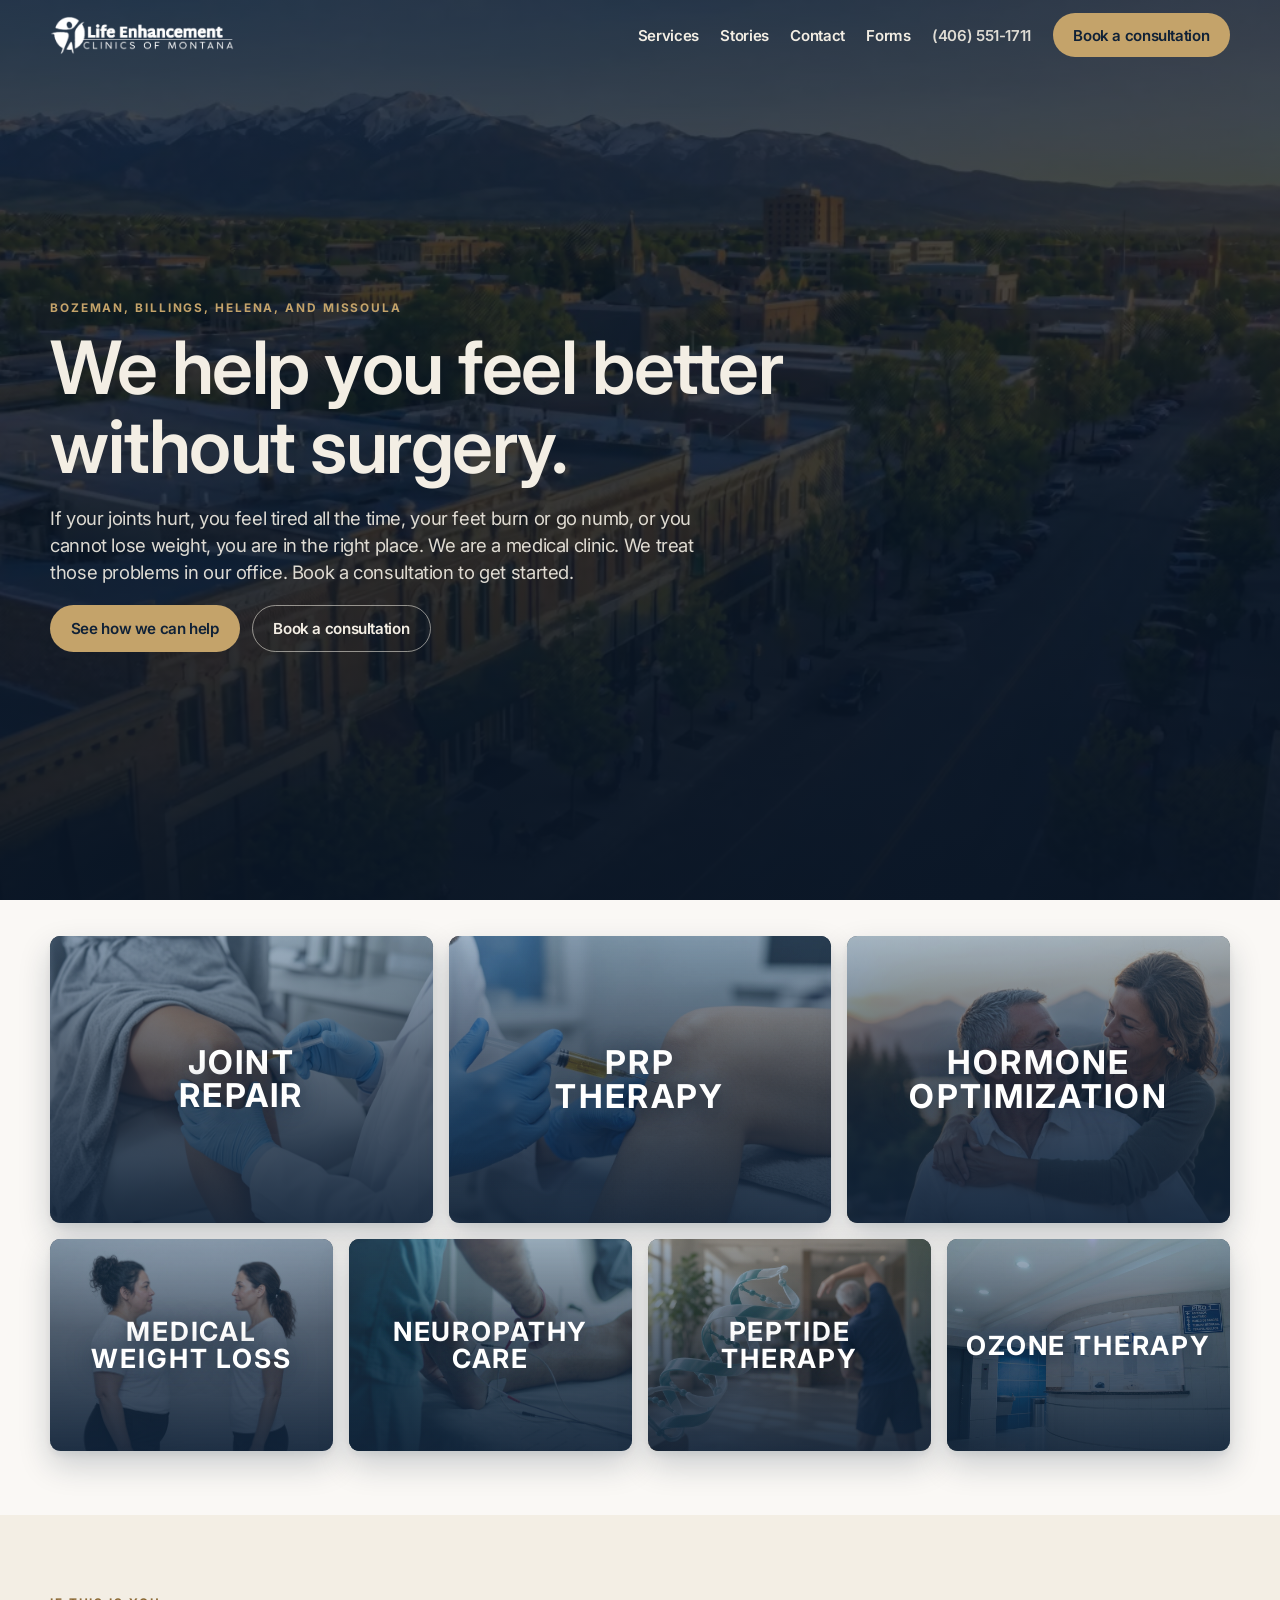
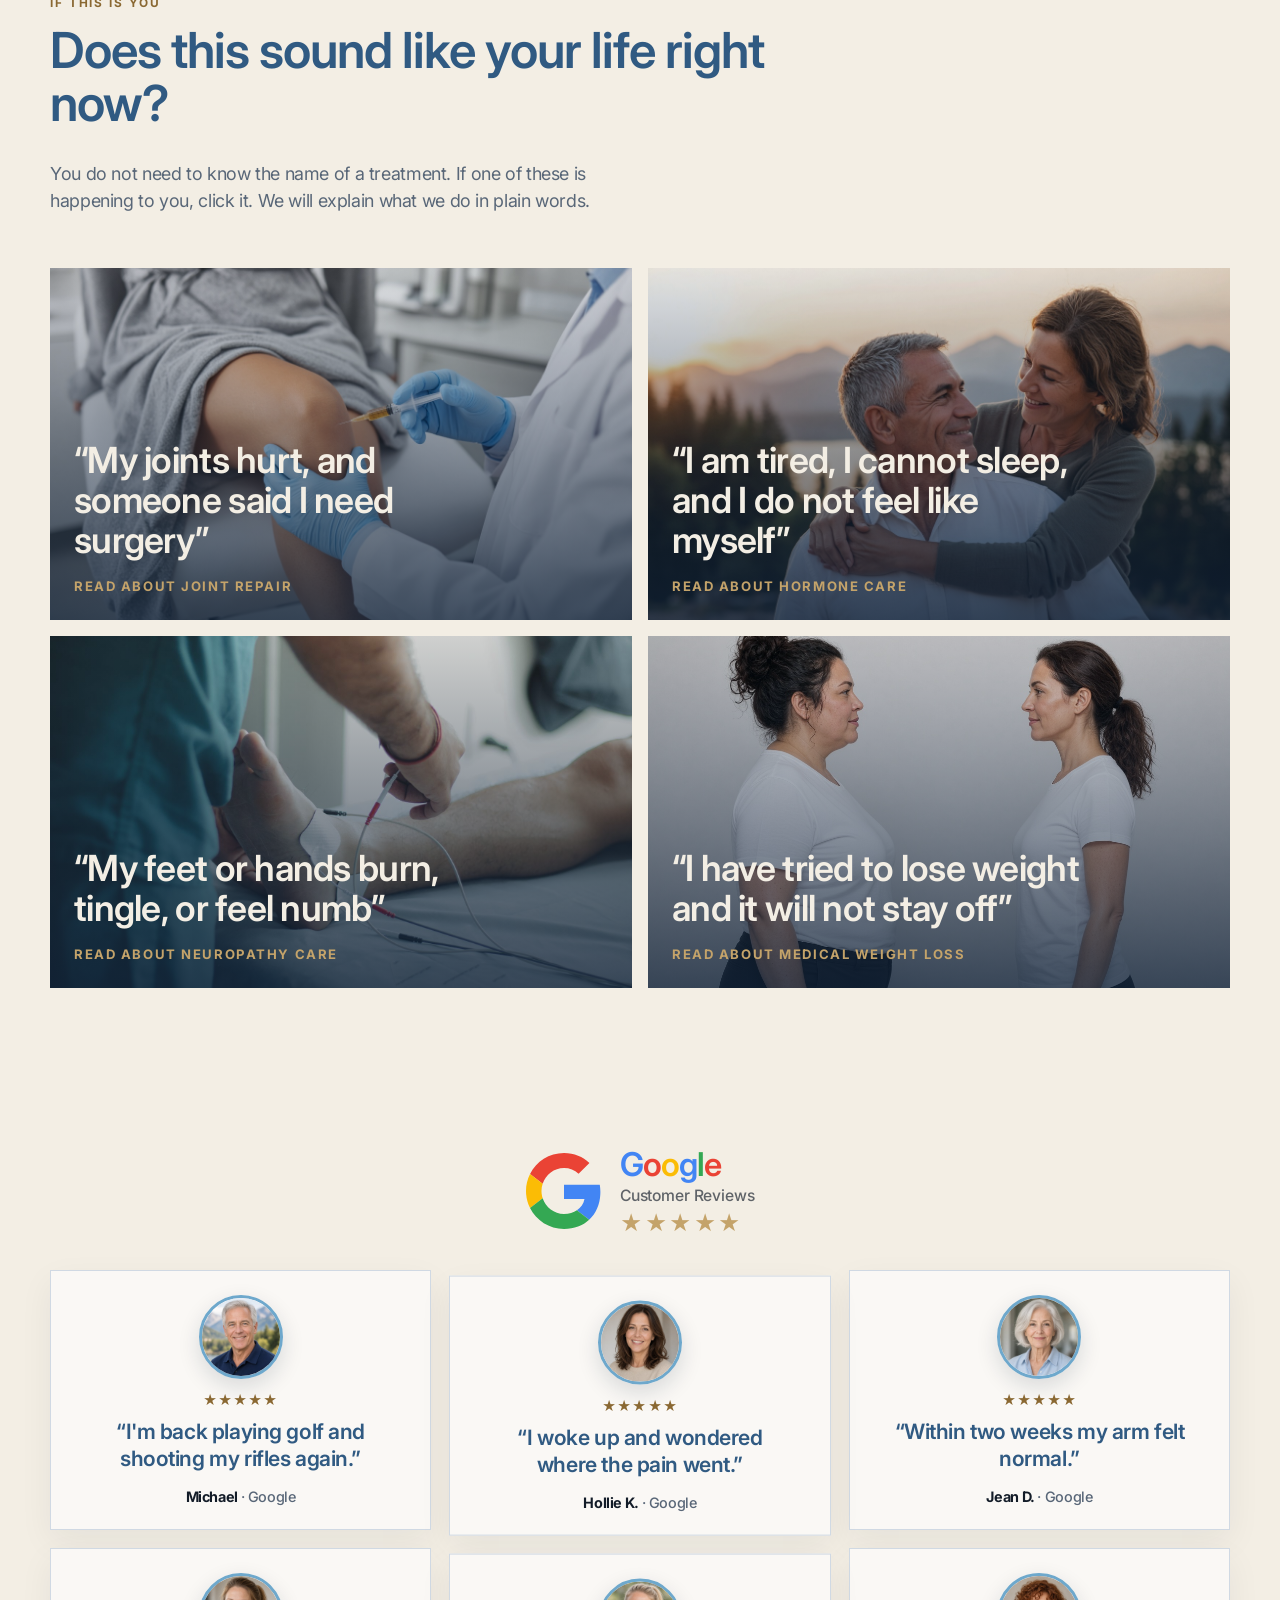
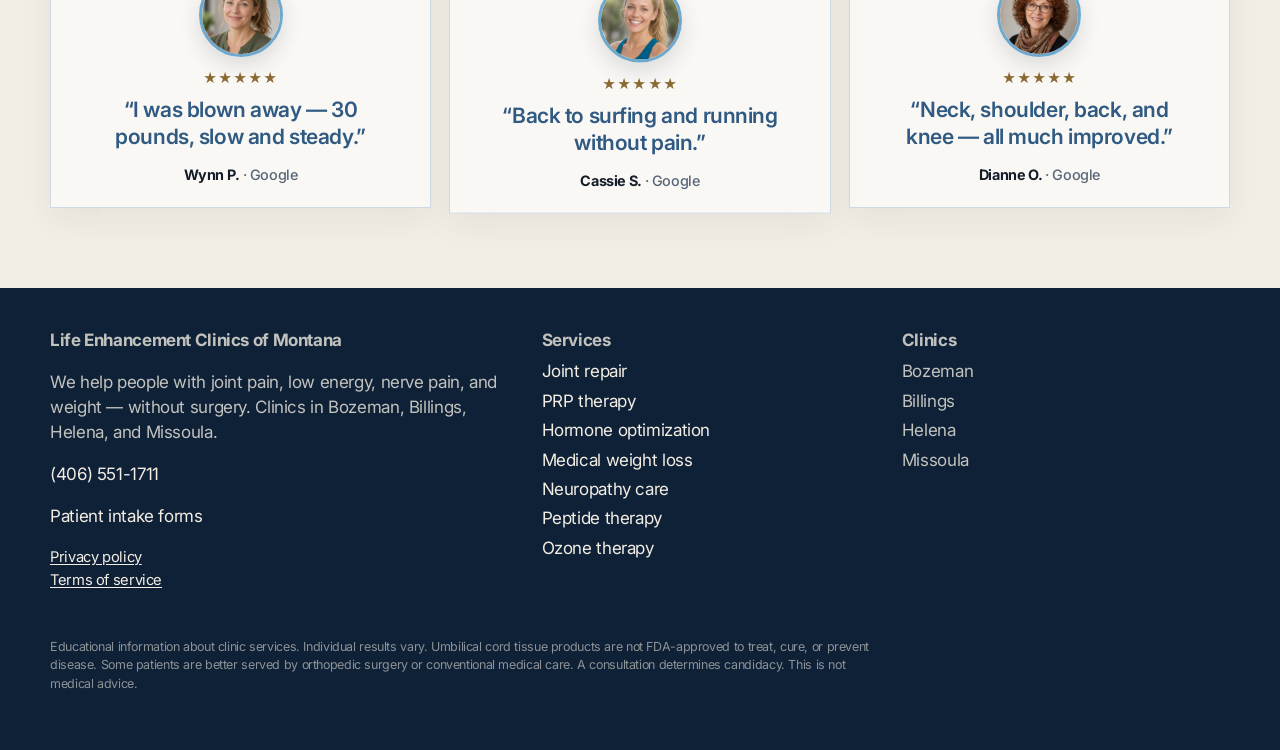
==== commit b8fdd4f3: "Add the texting opt-in widget and public privacy and terms pages. The suspension appeal needs both o" ====
--- a/index.html
+++ b/index.html
@@ -29,7 +29,7 @@
 
 <section class="hero">
   <div class="hero-media">
-    <video autoplay muted loop playsinline preload="auto" poster="assets/montana-peaks.jpg" src="assets/hero.mp4"></video>
+    <video autoplay muted loop playsinline preload="auto" poster="assets/montana-peaks.jpg?v=2" src="assets/hero.mp4?v=2"></video>
     <img src="assets/montana-peaks.jpg" alt="Montana peaks at first light">
   </div>
   <div class="hero-scrim"></div>
@@ -222,6 +222,7 @@
       <p>We help people with joint pain, low energy, nerve pain, and weight — without surgery. Clinics in Bozeman, Billings, Helena, and Missoula.</p>
       <p><a href="tel:+14065511711">(406) 551-1711</a></p>
       <p><a href="online-forms.html">Patient intake forms</a></p>
+      <p class="footer-policies"><a href="privacy.html">Privacy policy</a><br><a href="terms.html">Terms of service</a></p>
     </div>
     <div>
       <strong>Services</strong>
@@ -238,5 +239,6 @@
 </footer>
 <script src="site.js?v=2"></script>
 
+<script src="https://widgets.leadconnectorhq.com/loader.js" data-resources-url="https://widgets.leadconnectorhq.com/chat-widget/loader.js" data-widget-id="6afcd99cbb88e6f2bbee8104"></script>
 </body>
 </html>
--- a/styles.css
+++ b/styles.css
@@ -89,7 +89,8 @@
   transition: background 0.25s ease, box-shadow 0.25s ease, color 0.25s ease;
 }
 
-.site-header.is-scrolled {
+.site-header.is-scrolled,
+.site-header.site-header--solid {
   background: rgba(15, 33, 55, 0.94);
   box-shadow: 0 8px 28px rgba(0, 0, 0, 0.22);
   backdrop-filter: blur(12px);
@@ -1326,6 +1327,56 @@
   max-width: 52rem;
 }
 
+.footer-policies {
+  margin-top: 0.85rem;
+  font-size: 0.92rem;
+  line-height: 1.55;
+}
+
+.footer-policies a {
+  text-decoration: underline;
+  text-underline-offset: 0.16em;
+}
+
+.legal-doc {
+  padding: 7.2rem 0 4.5rem;
+}
+
+.policy {
+  width: min(42rem, 100%);
+}
+
+.policy h1 {
+  margin: 0 0 0.55rem;
+  font-size: clamp(2.2rem, 4vw, 3.2rem);
+  color: var(--montana-deep);
+}
+
+.policy .fine {
+  margin-bottom: 0.5rem;
+}
+
+.policy h2 {
+  margin: 2rem 0 0.5rem;
+  font-size: 1.35rem;
+  color: var(--montana);
+}
+
+.policy p,
+.policy li {
+  color: var(--ink);
+}
+
+.policy ul {
+  margin: 0.35rem 0 0.8rem;
+  padding-left: 1.2rem;
+}
+
+.policy a {
+  color: var(--montana);
+  text-underline-offset: 0.14em;
+}
+
 @media (max-width: 960px) {
   .review-spotlight-grid {
     grid-template-columns: repeat(2, 1fr);
